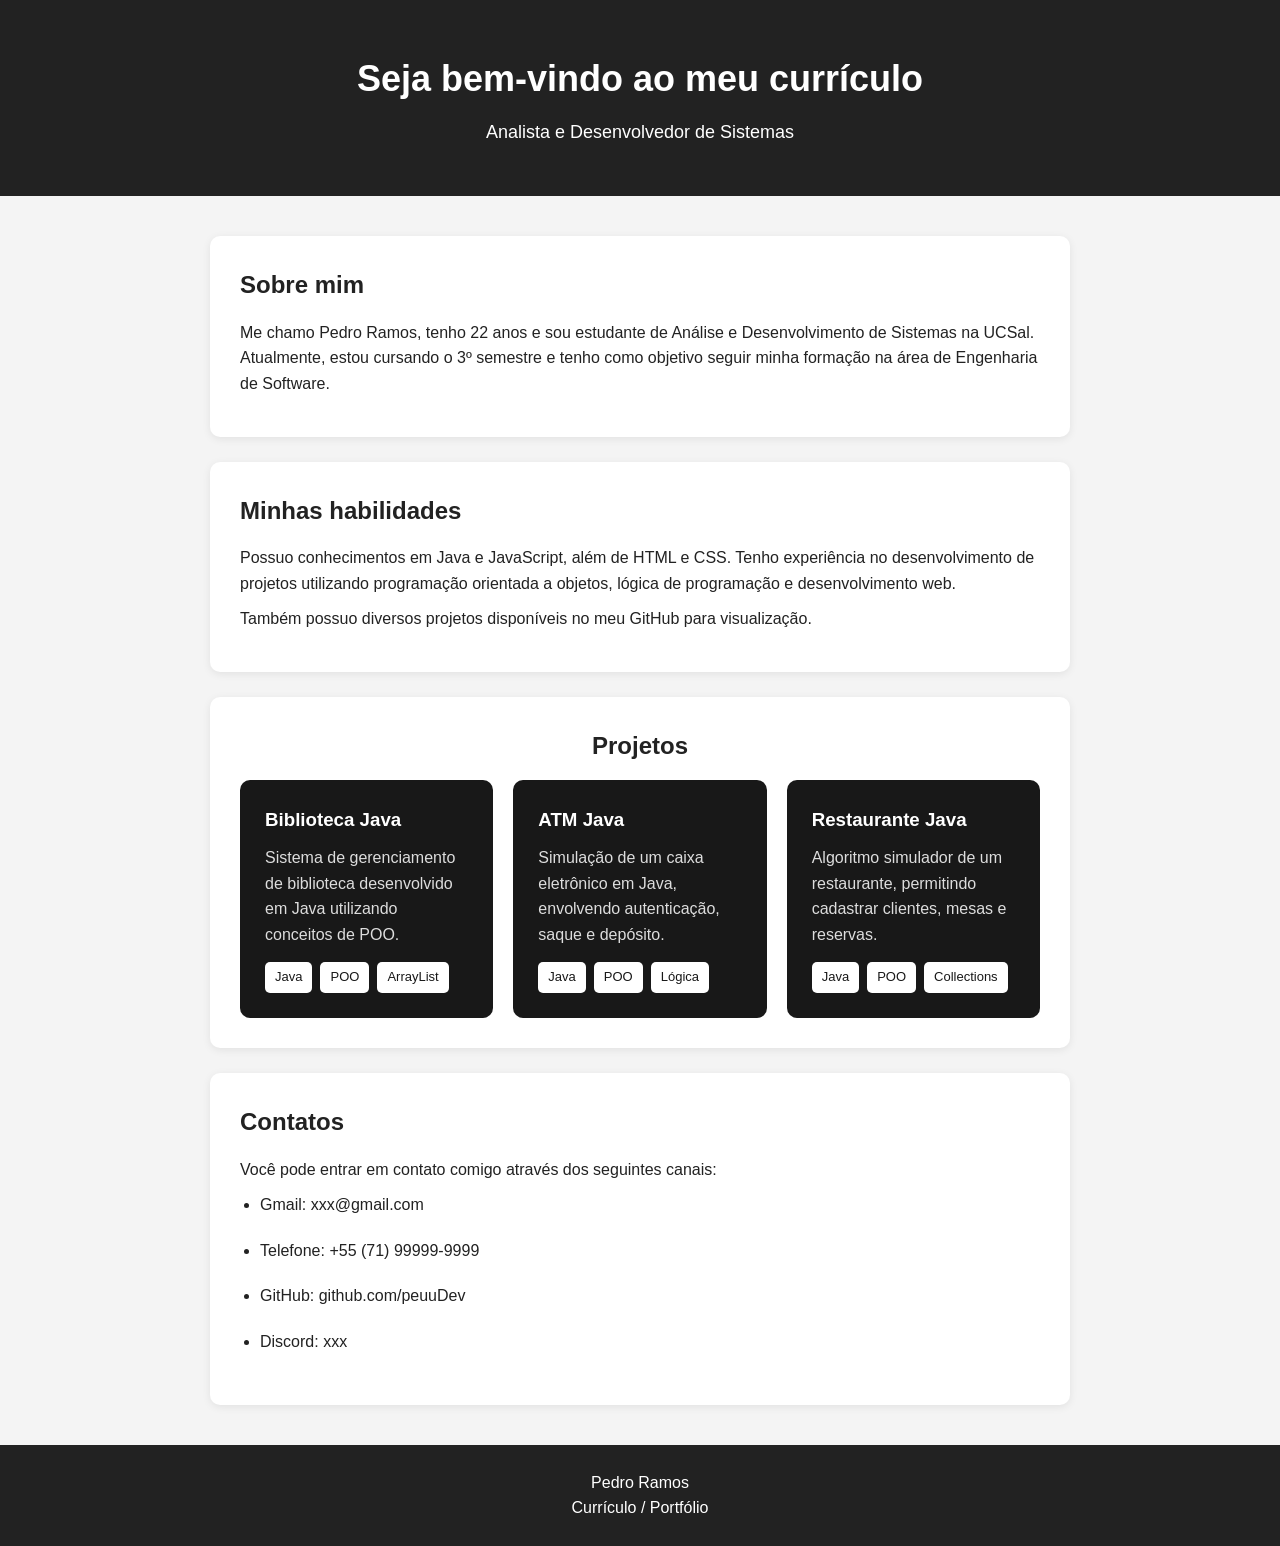
==== index.html @ 42aeb1c9 "meuCurriculo - v1" ====
<!DOCTYPE html>
<html lang="pt-BR">
<head>
    <meta charset="UTF-8">
    <meta name="viewport" content="width=device-width, initial-scale=1.0">

    <link rel="stylesheet" href="style.css">
    <script src="script.js" defer></script>

    <title>Pedro Ramos | Currículo</title>
</head>

<body>

    <header>
        <div>
            <h1>Seja bem-vindo ao meu currículo</h1>
            <p>Analista e Desenvolvedor de Sistemas</p>
        </div>
    </header>

    <main>

        <section>
            <h2>Sobre mim</h2>

            <p>
                Me chamo Pedro Ramos, tenho 22 anos e sou estudante de
                Análise e Desenvolvimento de Sistemas na UCSal. Atualmente,
                estou cursando o 3º semestre e tenho como objetivo seguir
                minha formação na área de Engenharia de Software.
            </p>
        </section>

        <section>
            <h2>Minhas habilidades</h2>

            <p>
                Possuo conhecimentos em Java e JavaScript, além de
                HTML e CSS. Tenho experiência no desenvolvimento de
                projetos utilizando programação orientada a objetos,
                lógica de programação e desenvolvimento web.
            </p>

            <p>
                Também possuo diversos projetos disponíveis no meu
                GitHub para visualização.
            </p>
        </section>

        
        <section class="projetos-card">
            <h2 class="projetos-title">Projetos</h2>
            <div class="projetos">
            
                <a href="https://github.com/peuuDev/bibliotecaJava.git" target="_blank" class="projeto">
                    <h3>Biblioteca Java</h3>
            
                    <p>
                        Sistema de gerenciamento de biblioteca desenvolvido
                        em Java utilizando conceitos de POO.
                    </p>
            
                    <div class="tecnologias">
                        <span>Java</span>
                        <span>POO</span>
                        <span>ArrayList</span>
                    </div>
                </a>
                
                <a href="https://github.com/peuuDev/bancoJava.git" target="_blank" class="projeto">
                    <h3>ATM Java</h3>
                
                    <p>
                        Simulação de um caixa eletrônico em Java,
                        envolvendo autenticação, saque e depósito.
                    </p>
                
                    <div class="tecnologias">
                        <span>Java</span>
                        <span>POO</span>
                        <span>Lógica</span>
                    </div>
                </a>

                <a href="https://github.com/peuuDev/restauranteJava.git" target="_blank" class="projeto">
                    <h3>Restaurante Java</h3>
                
                    <p>
                        Algoritmo simulador de um restaurante,
                        permitindo cadastrar clientes, mesas e reservas.
                    </p>
                
                    <div class="tecnologias">
                        <span>Java</span>
                        <span>POO</span>
                        <span>Collections</span>
                    </div>
                </a>
            </div>
        </section>

        <section>
            <h2>Contatos</h2>

            <p>
                Você pode entrar em contato comigo através dos seguintes canais:
            </p>

            <ul>
                <li>
                    Gmail:
                    <a href="mailto:xxx@gmail.com">
                        xxx@gmail.com
                    </a>
                </li>

                <li>
                    Telefone:
                    <a href="tel:+5571999999999">
                        +55 (71) 99999-9999
                    </a>
                </li>

                <li>
                    GitHub:
                    <a href="https://github.com/peuuDev" target="_blank">
                        github.com/peuuDev
                    </a>
                </li>

                <li>
                    Discord:
                    xxx
                </li>

            </ul>
        </section>

    </main>

    <footer>
        <p>
            Pedro Ramos<br>
            Currículo / Portfólio
        </p>
    </footer>

</body>
</html>
---- style.css ----
/* =========================
   CONFIGURAÇÕES GERAIS
========================= */

* {
    margin: 0;
    padding: 0;
    box-sizing: border-box;
}

body {
    font-family: Arial, sans-serif;
    background-color: #f4f4f4;
    color: #222;
    line-height: 1.6;
}


/* =========================
   CABEÇALHO
========================= */

header {
    background-color: #222;
    color: white;
    text-align: center;
    padding: 50px 20px;
}

header h1 {
    font-size: 36px;
    margin-bottom: 10px;
}

header p {
    font-size: 18px;
}


/* =========================
   CONTEÚDO PRINCIPAL
========================= */

main {
    max-width: 900px;
    margin: 40px auto;
    padding: 0 20px;
}


/* =========================
   SEÇÕES
========================= */

section {
    background-color: white;
    padding: 30px;
    margin-bottom: 25px;
    border-radius: 10px;
    box-shadow: 0 2px 8px rgba(0, 0, 0, 0.08);
}

section h2 {
    margin-bottom: 15px;
    color: #222;
}

section p {
    margin-bottom: 10px;
}


/* =========================
   PROJETOS
========================= */

ul {
    padding-left: 20px;
}

li {
    margin-bottom: 20px;
}

li h3 {
    margin-bottom: 5px;
}


/* =========================
   LINKS
========================= */

a {
    color: #0066cc;
    text-decoration: none;
}

a:hover {
    text-decoration: underline;
}


/* =========================
   RODAPÉ
========================= */

footer {
    background-color: #222;
    color: white;
    text-align: center;
    padding: 25px;
}

li a {
    color: #222;
    text-decoration: none;
}

li a:hover {
    color: #0066cc;
}

.projetos {
    display: flex;
    gap: 20px;
    flex-wrap: wrap;
}

/* =========================
   PROJETOS
========================= */

.projetos-title{
    display: flex;
    justify-content: center;
}

.projetos {
    display: flex;
    gap: 20px;
    flex-wrap: wrap;
}

.projeto {
    flex: 1;
    min-width: 220px;

    background-color: #181818;
    color: #fff;

    padding: 25px;
    border-radius: 10px;

    text-decoration: none;

    transition: 0.3s;
}

.projeto:hover {
    transform: translateY(-8px);
    box-shadow: 0 10px 25px rgba(0, 0, 0, 0.25);
}

.projeto h3 {
    margin-bottom: 10px;
}

.projeto p {
    color: #ddd;
}


/* =========================
   TECNOLOGIAS
========================= */

.tecnologias {
    display: flex;
    gap: 8px;
    flex-wrap: wrap;
    margin-top: 15px;
}

.tecnologias span {
    background-color: white;
    color: #181818;

    padding: 5px 10px;
    border-radius: 5px;
    font-size: 13px;
}
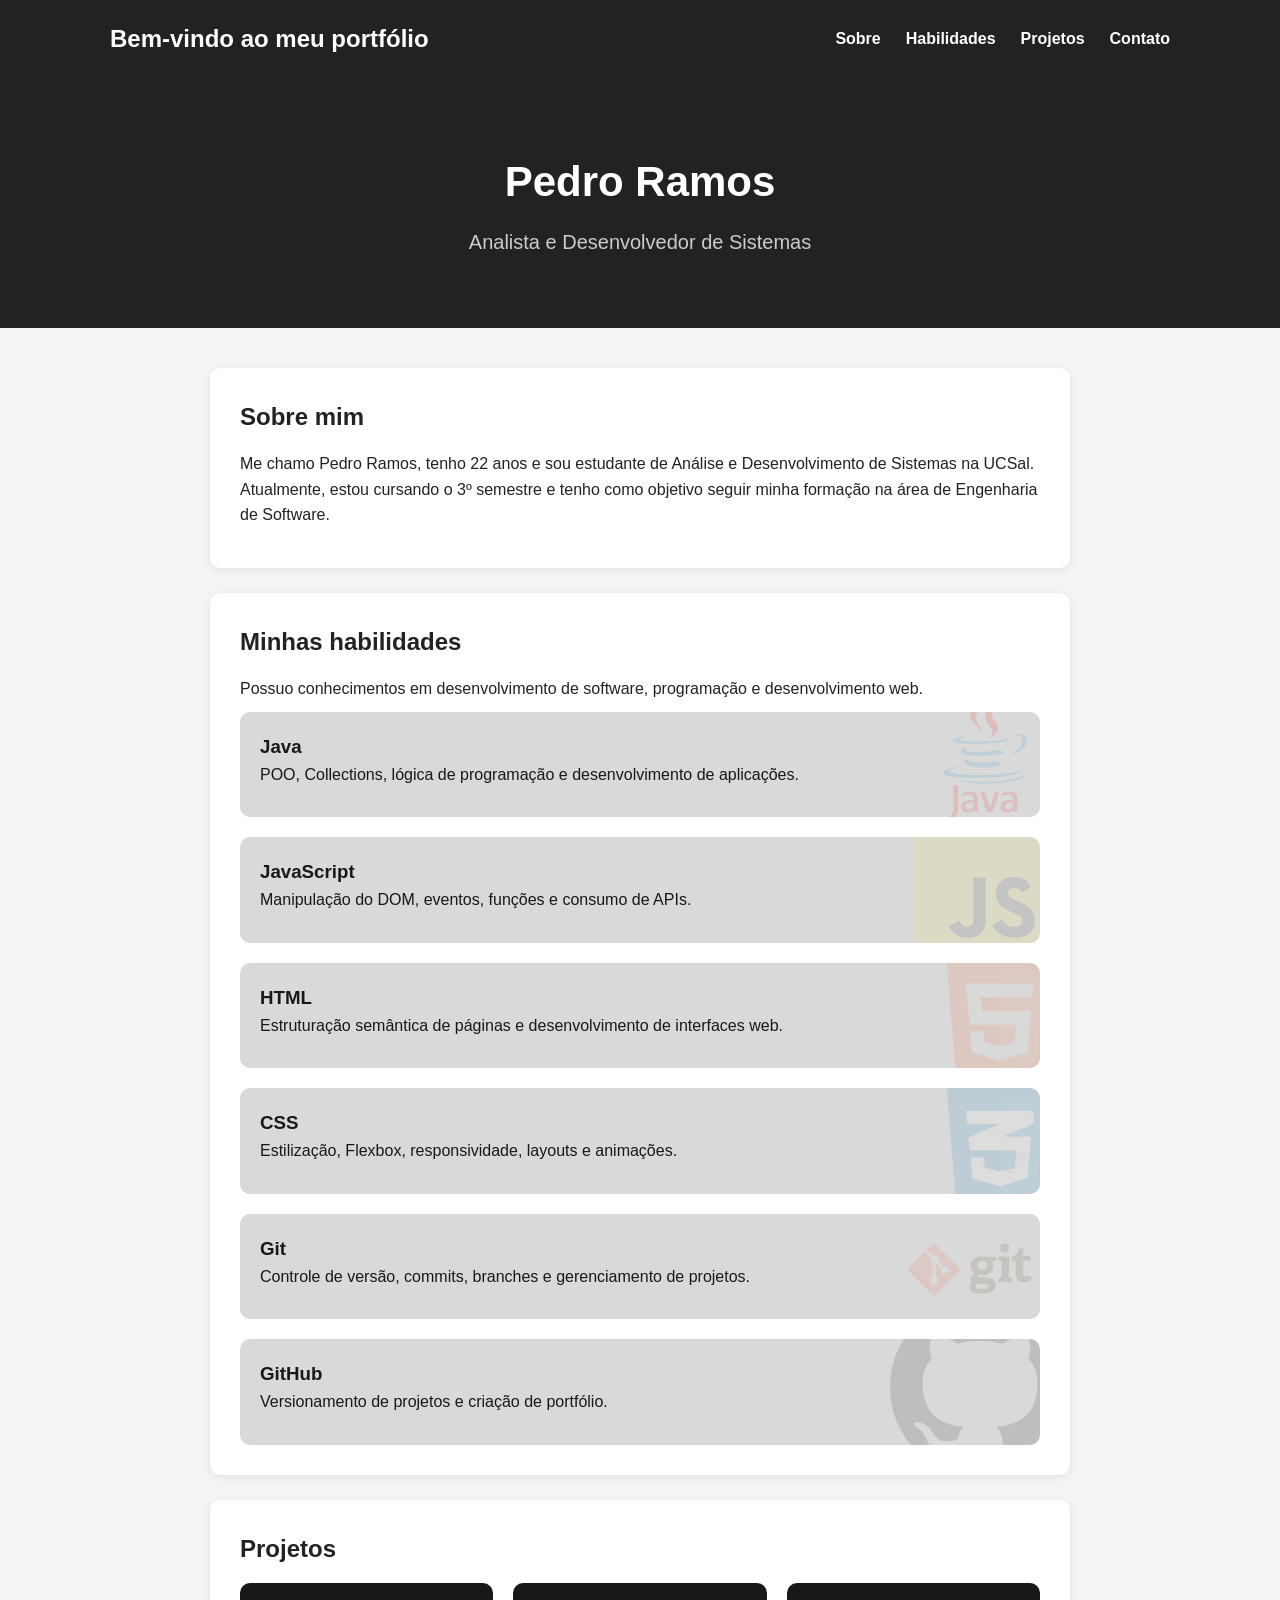
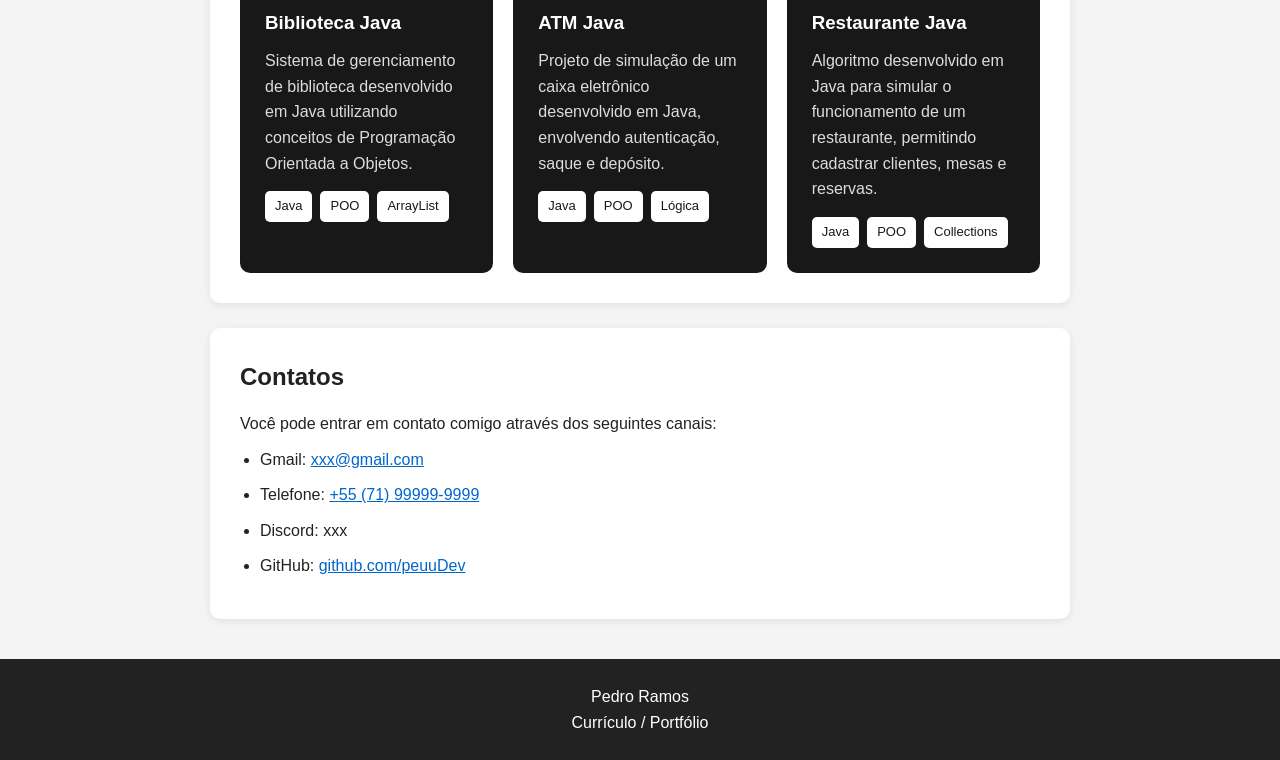
==== commit f38c9298: "meuCurriculo - v2: alterações no conteudo dos cards e estilização" ====
--- a/index.html
+++ b/index.html
@@ -1,5 +1,6 @@
 <!DOCTYPE html>
 <html lang="pt-BR">
+
 <head>
     <meta charset="UTF-8">
     <meta name="viewport" content="width=device-width, initial-scale=1.0">
@@ -7,21 +8,39 @@
     <link rel="stylesheet" href="style.css">
     <script src="script.js" defer></script>
 
-    <title>Pedro Ramos | Currículo</title>
+    <title>Pedro Ramos | Portfólio</title>
 </head>
 
 <body>
 
     <header>
-        <div>
-            <h1>Seja bem-vindo ao meu currículo</h1>
-            <p>Analista e Desenvolvedor de Sistemas</p>
+
+        <nav>
+            <h2>Bem-vindo ao meu portfólio</h2>
+
+            <div class="menu">
+                <a href="#sobre">Sobre</a>
+                <a href="#habilidades">Habilidades</a>
+                <a href="#projetos">Projetos</a>
+                <a href="#contato">Contato</a>
+            </div>
+        </nav>
+
+
+        <div class="apresentacao">
+            <h1>Pedro Ramos</h1>
+
+            <p>
+                Analista e Desenvolvedor de Sistemas
+            </p>
         </div>
+
     </header>
 
     <main>
 
-        <section>
+        <section id="sobre">
+
             <h2>Sobre mim</h2>
 
             <p>
@@ -30,77 +49,144 @@
                 estou cursando o 3º semestre e tenho como objetivo seguir
                 minha formação na área de Engenharia de Software.
             </p>
-        </section>
-
-        <section>
+
+        </section>
+
+        <section id="habilidades">
+        
             <h2>Minhas habilidades</h2>
-
-            <p>
-                Possuo conhecimentos em Java e JavaScript, além de
-                HTML e CSS. Tenho experiência no desenvolvimento de
-                projetos utilizando programação orientada a objetos,
-                lógica de programação e desenvolvimento web.
-            </p>
-
-            <p>
-                Também possuo diversos projetos disponíveis no meu
-                GitHub para visualização.
-            </p>
-        </section>
-
-        
-        <section class="projetos-card">
-            <h2 class="projetos-title">Projetos</h2>
+        
+            <p>
+                Possuo conhecimentos em desenvolvimento de software,
+                programação e desenvolvimento web.
+            </p>
+        
+            <div class="habilidades">
+        
+                <div class="habilidade java">
+                    <h3>Java</h3>
+                    <p>
+                        POO, Collections, lógica de programação e
+                        desenvolvimento de aplicações.
+                    </p>
+                </div>
+        
+                <div class="habilidade javascript">
+                    <h3>JavaScript</h3>
+                    <p>
+                        Manipulação do DOM, eventos, funções e
+                        consumo de APIs.
+                    </p>
+                </div>
+        
+                <div class="habilidade html">
+                    <h3>HTML</h3>
+                    <p>
+                        Estruturação semântica de páginas e
+                        desenvolvimento de interfaces web.
+                    </p>
+                </div>
+        
+                <div class="habilidade css">
+                    <h3>CSS</h3>
+                    <p>
+                        Estilização, Flexbox, responsividade,
+                        layouts e animações.
+                    </p>
+                </div>
+        
+                <div class="habilidade git">
+                    <h3>Git</h3>
+                    <p>
+                        Controle de versão, commits, branches
+                        e gerenciamento de projetos.
+                    </p>
+                </div>
+        
+                <div class="habilidade github">
+                    <h3>GitHub</h3>
+                    <p>
+                        Versionamento de projetos e criação
+                        de portfólio.
+                    </p>
+                </div>
+        
+            </div>
+        
+        </section>
+
+        <section id="projetos">
+
+            <h2>Projetos</h2>
+
             <div class="projetos">
-            
-                <a href="https://github.com/peuuDev/bibliotecaJava.git" target="_blank" class="projeto">
+
+                <a href="https://github.com/peuuDev/bibliotecaJava.git"
+                   target="_blank"
+                   class="projeto">
+
                     <h3>Biblioteca Java</h3>
-            
+
                     <p>
                         Sistema de gerenciamento de biblioteca desenvolvido
-                        em Java utilizando conceitos de POO.
-                    </p>
-            
+                        em Java utilizando conceitos de Programação Orientada
+                        a Objetos.
+                    </p>
+
                     <div class="tecnologias">
                         <span>Java</span>
                         <span>POO</span>
                         <span>ArrayList</span>
                     </div>
+
                 </a>
-                
-                <a href="https://github.com/peuuDev/bancoJava.git" target="_blank" class="projeto">
+
+                <a href="https://github.com/peuuDev/bancoJava.git"
+                   target="_blank"
+                   class="projeto">
+
                     <h3>ATM Java</h3>
-                
-                    <p>
-                        Simulação de um caixa eletrônico em Java,
-                        envolvendo autenticação, saque e depósito.
-                    </p>
-                
+
+                    <p>
+                        Projeto de simulação de um caixa eletrônico
+                        desenvolvido em Java, envolvendo autenticação,
+                        saque e depósito.
+                    </p>
+
                     <div class="tecnologias">
                         <span>Java</span>
                         <span>POO</span>
                         <span>Lógica</span>
                     </div>
+
                 </a>
 
-                <a href="https://github.com/peuuDev/restauranteJava.git" target="_blank" class="projeto">
+                <a href="https://github.com/peuuDev/restauranteJava.git"
+                   target="_blank"
+                   class="projeto">
+
                     <h3>Restaurante Java</h3>
-                
-                    <p>
-                        Algoritmo simulador de um restaurante,
-                        permitindo cadastrar clientes, mesas e reservas.
-                    </p>
-                
+
+                    <p>
+                        Algoritmo desenvolvido em Java para simular o
+                        funcionamento de um restaurante, permitindo
+                        cadastrar clientes, mesas e reservas.
+                    </p>
+
                     <div class="tecnologias">
                         <span>Java</span>
                         <span>POO</span>
                         <span>Collections</span>
                     </div>
+
                 </a>
+
             </div>
-        </section>
-
-        <section>
+
+        </section>
+
+        <section id="contato">
+
             <h2>Contatos</h2>
 
             <p>
@@ -108,6 +194,7 @@
             </p>
 
             <ul>
+
                 <li>
                     Gmail:
                     <a href="mailto:xxx@gmail.com">
@@ -123,28 +210,33 @@
                 </li>
 
                 <li>
+                    Discord:
+                    xxx
+                </li>
+
+                <li>
                     GitHub:
-                    <a href="https://github.com/peuuDev" target="_blank">
+                    <a href="https://github.com/peuuDev"
+                       target="_blank">
                         github.com/peuuDev
                     </a>
                 </li>
 
-                <li>
-                    Discord:
-                    xxx
-                </li>
-
             </ul>
+
         </section>
 
     </main>
 
     <footer>
+
         <p>
             Pedro Ramos<br>
             Currículo / Portfólio
         </p>
+
     </footer>
 
 </body>
-</html>
+
+</html>
--- a/style.css
+++ b/style.css
@@ -6,6 +6,10 @@
     margin: 0;
     padding: 0;
     box-sizing: border-box;
+}
+
+html {
+    scroll-behavior: smooth;
 }
 
 body {
@@ -23,17 +27,66 @@
 header {
     background-color: #222;
     color: white;
+}
+
+
+/* =========================
+   MENU
+========================= */
+
+nav {
+    max-width: 1100px;
+    margin: 0 auto;
+
+    display: flex;
+    justify-content: space-between;
+    align-items: center;
+
+    padding: 20px;
+}
+
+nav h2 {
+    font-size: 24px;
+}
+
+
+/* =========================
+   LINKS DO MENU
+========================= */
+
+.menu {
+    display: flex;
+    gap: 25px;
+}
+
+.menu a {
+    color: white;
+    text-decoration: none;
+    font-weight: bold;
+}
+
+.menu a:hover {
+    color: #aaa;
+}
+
+
+/* =========================
+   APRESENTAÇÃO
+========================= */
+
+.apresentacao {
     text-align: center;
-    padding: 50px 20px;
-}
-
-header h1 {
-    font-size: 36px;
+    padding: 70px 20px;
+}
+
+.apresentacao h1 {
+    font-size: 42px;
     margin-bottom: 10px;
 }
 
-header p {
-    font-size: 18px;
+.apresentacao p {
+    font-size: 20px;
+    color: #ccc;
 }
 
 
@@ -54,15 +107,17 @@
 
 section {
     background-color: white;
+
     padding: 30px;
     margin-bottom: 25px;
+
     border-radius: 10px;
+
     box-shadow: 0 2px 8px rgba(0, 0, 0, 0.08);
 }
 
 section h2 {
     margin-bottom: 15px;
-    color: #222;
 }
 
 section p {
@@ -73,53 +128,6 @@
 /* =========================
    PROJETOS
 ========================= */
-
-ul {
-    padding-left: 20px;
-}
-
-li {
-    margin-bottom: 20px;
-}
-
-li h3 {
-    margin-bottom: 5px;
-}
-
-
-/* =========================
-   LINKS
-========================= */
-
-a {
-    color: #0066cc;
-    text-decoration: none;
-}
-
-a:hover {
-    text-decoration: underline;
-}
-
-
-/* =========================
-   RODAPÉ
-========================= */
-
-footer {
-    background-color: #222;
-    color: white;
-    text-align: center;
-    padding: 25px;
-}
-
-li a {
-    color: #222;
-    text-decoration: none;
-}
-
-li a:hover {
-    color: #0066cc;
-}
 
 .projetos {
     display: flex;
@@ -127,68 +135,271 @@
     flex-wrap: wrap;
 }
 
-/* =========================
-   PROJETOS
-========================= */
-
-.projetos-title{
-    display: flex;
-    justify-content: center;
-}
-
-.projetos {
-    display: flex;
-    gap: 20px;
-    flex-wrap: wrap;
-}
+
+/* =========================
+   CARD DO PROJETO
+========================= */
 
 .projeto {
     flex: 1;
     min-width: 220px;
 
     background-color: #181818;
-    color: #fff;
+    color: white;
 
     padding: 25px;
+
     border-radius: 10px;
 
     text-decoration: none;
 
     transition: 0.3s;
 }
+
+
+/* =========================
+   EFEITO AO PASSAR O MOUSE
+========================= */
 
 .projeto:hover {
     transform: translateY(-8px);
-    box-shadow: 0 10px 25px rgba(0, 0, 0, 0.25);
-}
+
+    box-shadow:
+        0 10px 25px rgba(0, 0, 0, 0.25);
+}
+
 
 .projeto h3 {
     margin-bottom: 10px;
 }
 
+
 .projeto p {
     color: #ddd;
 }
 
 
 /* =========================
-   TECNOLOGIAS
+   TECNOLOGIAS DOS PROJETOS
 ========================= */
 
 .tecnologias {
     display: flex;
+
     gap: 8px;
+
     flex-wrap: wrap;
+
     margin-top: 15px;
 }
+
 
 .tecnologias span {
     background-color: white;
     color: #181818;
 
     padding: 5px 10px;
+
     border-radius: 5px;
+
     font-size: 13px;
 }
 
-    +
+/* =========================
+   LISTAS
+========================= */
+
+ul {
+    padding-left: 20px;
+}
+
+li {
+    margin-bottom: 10px;
+}
+
+
+/* =========================
+   LINKS
+========================= */
+
+a {
+    color: #0066cc;
+}
+
+.menu a,
+.projeto {
+    text-decoration: none;
+}
+
+
+/* =========================
+   RODAPÉ
+========================= */
+
+footer {
+    background-color: #222;
+
+    color: white;
+
+    text-align: center;
+
+    padding: 25px;
+}
+
+/* =========================
+   HABILIDADES
+========================= */
+
+.habilidades {
+    display: flex;
+
+    gap: 20px;
+
+    flex-wrap: wrap;
+
+}
+
+.habilidade {
+    flex: 1;
+
+    min-width: 400px;
+
+    background-color: rgb(217, 217, 217);
+
+    color: #181818;
+
+    padding: 20px;
+
+    border-radius: 10px;
+
+    transition: 0.3s;
+
+    position: relative;
+
+    overflow: hidden;
+}
+
+.habilidade:hover {
+    transform: translateY(-5px);
+
+    box-shadow:
+        0 8px 20px rgba(0, 0, 0, 0.25);
+}
+
+.habilidade::before {
+    content: "";
+
+    position: absolute;
+
+    width: 180px;
+    height: 180px;
+
+    right: -30px;
+    bottom: -30px;
+
+    background-size: contain;
+    background-repeat: no-repeat;
+    background-position: center;
+
+    opacity: 0.12;
+
+    z-index: 0;
+
+    transition: 0.3s;
+}
+
+.habilidade.java::before {
+    width: 170px;
+    height: 200px;
+    transform: translateY(-5px);
+    background-image: url("img/java.png");
+}
+
+.habilidade.javascript::before {
+    width: 500px;
+    left: 490px;
+    background-image: url("img/js.png");
+}
+
+.habilidade.html::before {
+    width: 300px;
+    top: -30px;
+    left: 610px;
+    background-image: url("img/html.png");
+}
+
+.habilidade.css::before {
+    width: 300px;
+    top: -30px;
+    left: 610px;
+    background-image: url("img/css.png");
+}
+
+.habilidade.git::before {
+    height: 160px;
+    right: -20px;
+    background-image: url("img/git.png");
+}
+
+.habilidade.github::before {
+    background-image: url("img/github.png");
+}
+
+.habilidade h3,
+.habilidade p {
+    position: relative;
+    z-index: 1;
+}
+
+.habilidade:hover::before {
+    opacity: 0.18;
+    transform: rotate(-20deg) scale(1.1);
+}
+
+/* =========================
+   RESPONSIVIDADE
+========================= */
+
+@media (max-width: 600px) {
+
+    nav {
+        flex-direction: column;
+        gap: 20px;
+    }
+
+
+    .menu {
+        gap: 15px;
+
+        flex-wrap: wrap;
+
+        justify-content: center;
+    }
+
+
+    .apresentacao h1 {
+        font-size: 30px;
+    }
+
+
+    .apresentacao p {
+        font-size: 17px;
+    }
+
+
+    main {
+        margin: 20px auto;
+    }
+
+
+    section {
+        padding: 20px;
+    }
+
+
+    .projetos {
+        flex-direction: column;
+    }
+
+}
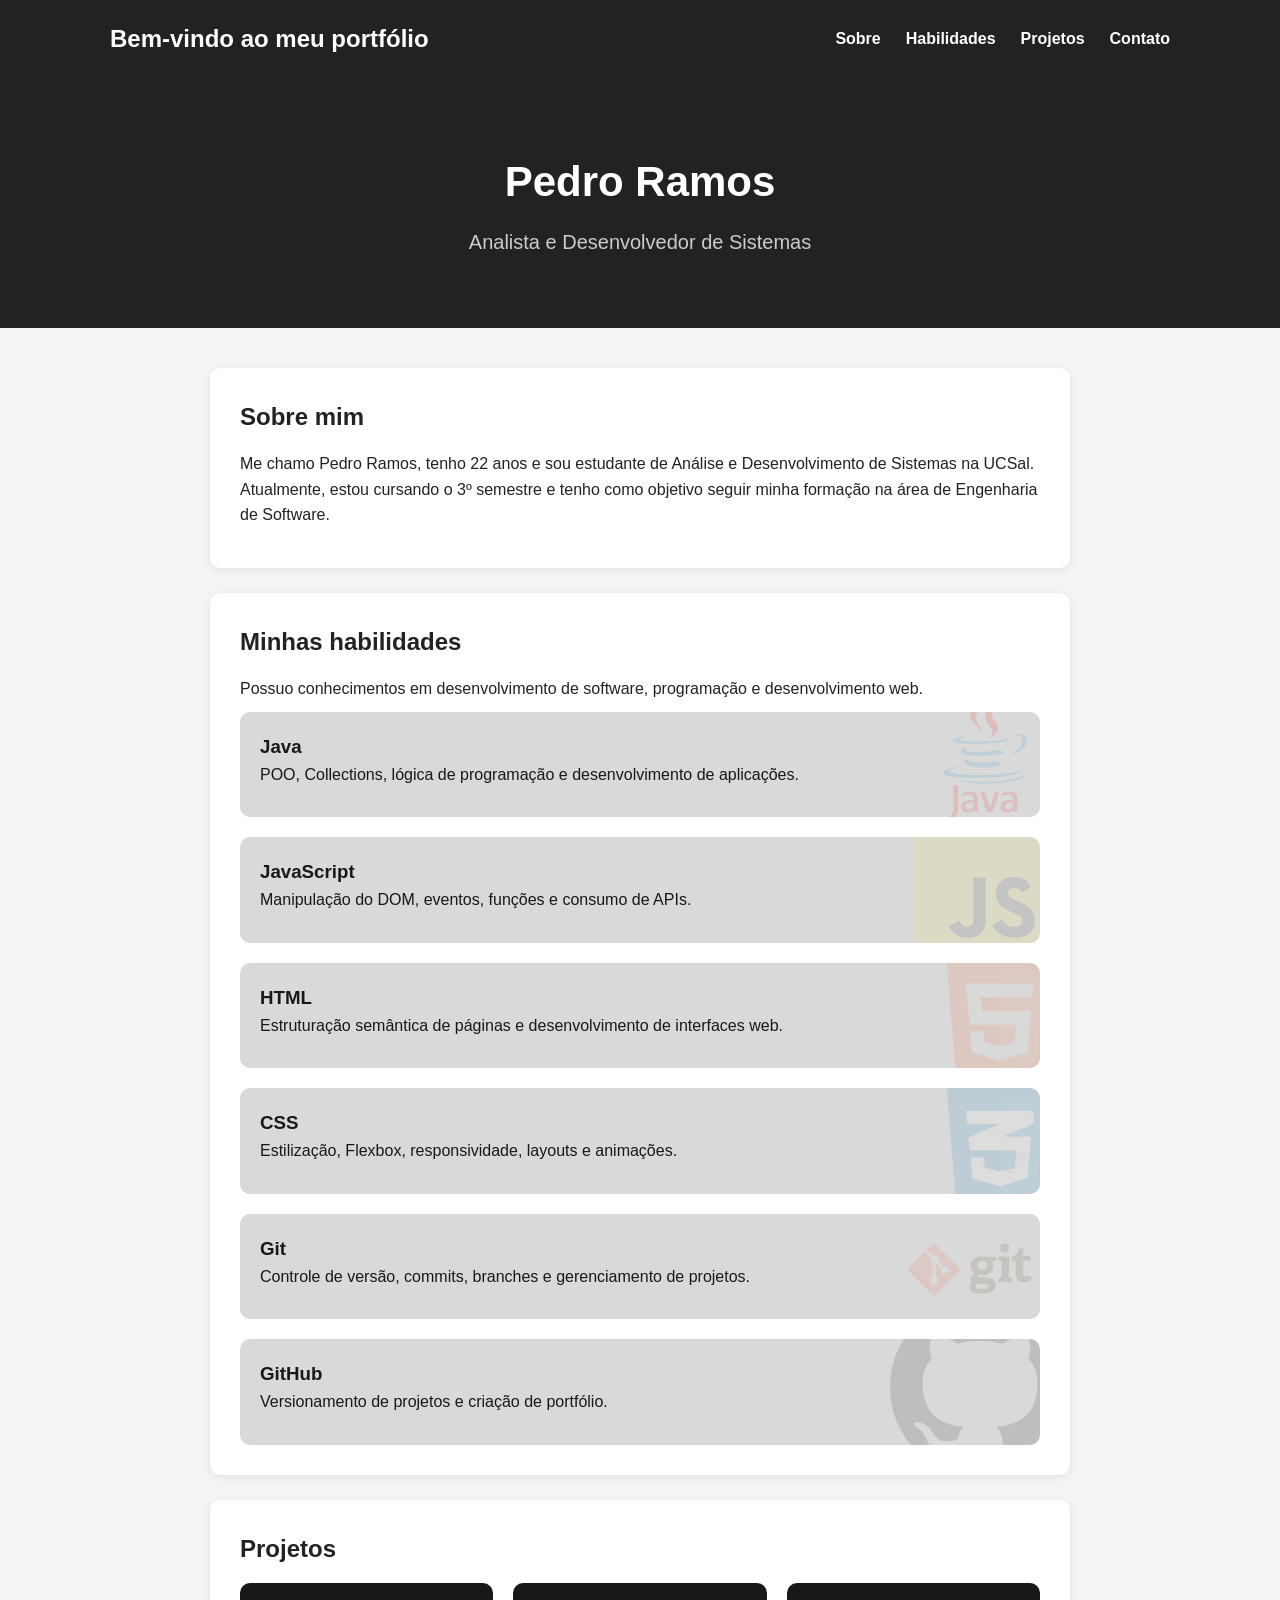
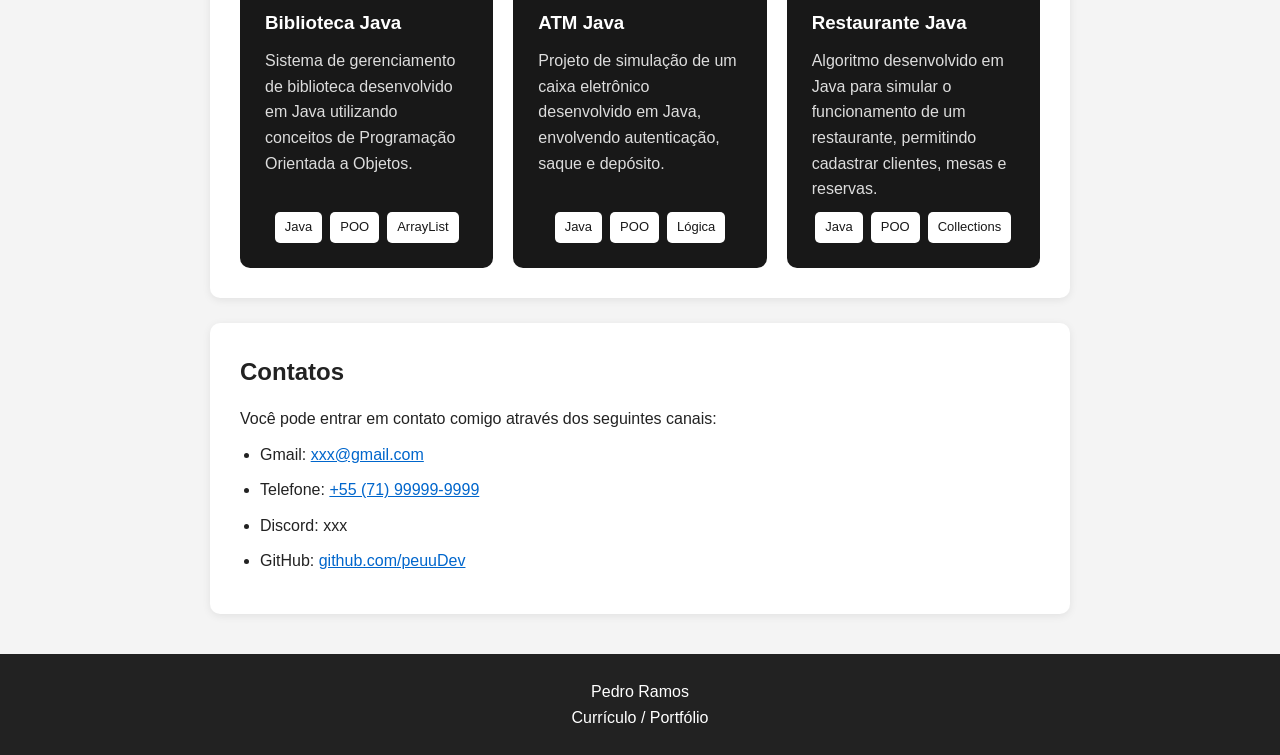
==== commit 35c15143: "meuCurriculo v3 - melhoria nas estilizações do card e novo botao implementado com JavaScript" ====
--- a/index.html
+++ b/index.html
@@ -10,7 +10,7 @@
 
     <title>Pedro Ramos | Portfólio</title>
 </head>
-
+<button id="btnTopo"></button>
 <body>
 
     <header>
--- a/style.css
+++ b/style.css
@@ -154,6 +154,10 @@
     text-decoration: none;
 
     transition: 0.3s;
+
+    display: flex;
+
+    flex-direction: column;
 }
 
 
@@ -188,21 +192,32 @@
 
     gap: 8px;
 
-    flex-wrap: wrap;
-
-    margin-top: 15px;
+    margin-top: auto;
+    justify-content: center;
 }
 
 
 .tecnologias span {
     background-color: white;
     color: #181818;
-
+    
     padding: 5px 10px;
-
+    
     border-radius: 5px;
 
     font-size: 13px;
+    
+    white-space: nowrap;
+
+    transition: 0.25s;
+}
+
+.tecnologias span:hover{
+
+    transform: translateY(-2px);
+
+    box-shadow:
+    0 2px 18px rgb(248, 246, 246);
 }
 
 
@@ -356,6 +371,46 @@
     opacity: 0.18;
     transform: rotate(-20deg) scale(1.1);
 }
+/* =========================
+    BOTAO TOPO
+========================= */
+
+#btnTopo{
+    position: fixed;
+
+    bottom: 25px;
+    right: 25px;
+
+    width: 45px;
+    height: 45px;
+
+    border: none;
+    border-radius: 50%;
+
+    background-color: #181818;
+    color: white;
+    
+    font-size: 20px;
+
+    cursor: pointer;
+
+    opacity: 0;
+    visibility: hidden;
+
+    transition: 0.3s;
+}
+
+#btnTopo:hover{
+    transform: translateY(-3px);
+
+    box-shadow: 
+    0 5px 15px rgba(0, 0, 0, 0.3);
+}
+
+#btnTopo.visivel{
+    opacity: 1;
+    visibility: visible;
+}
 
 /* =========================
    RESPONSIVIDADE
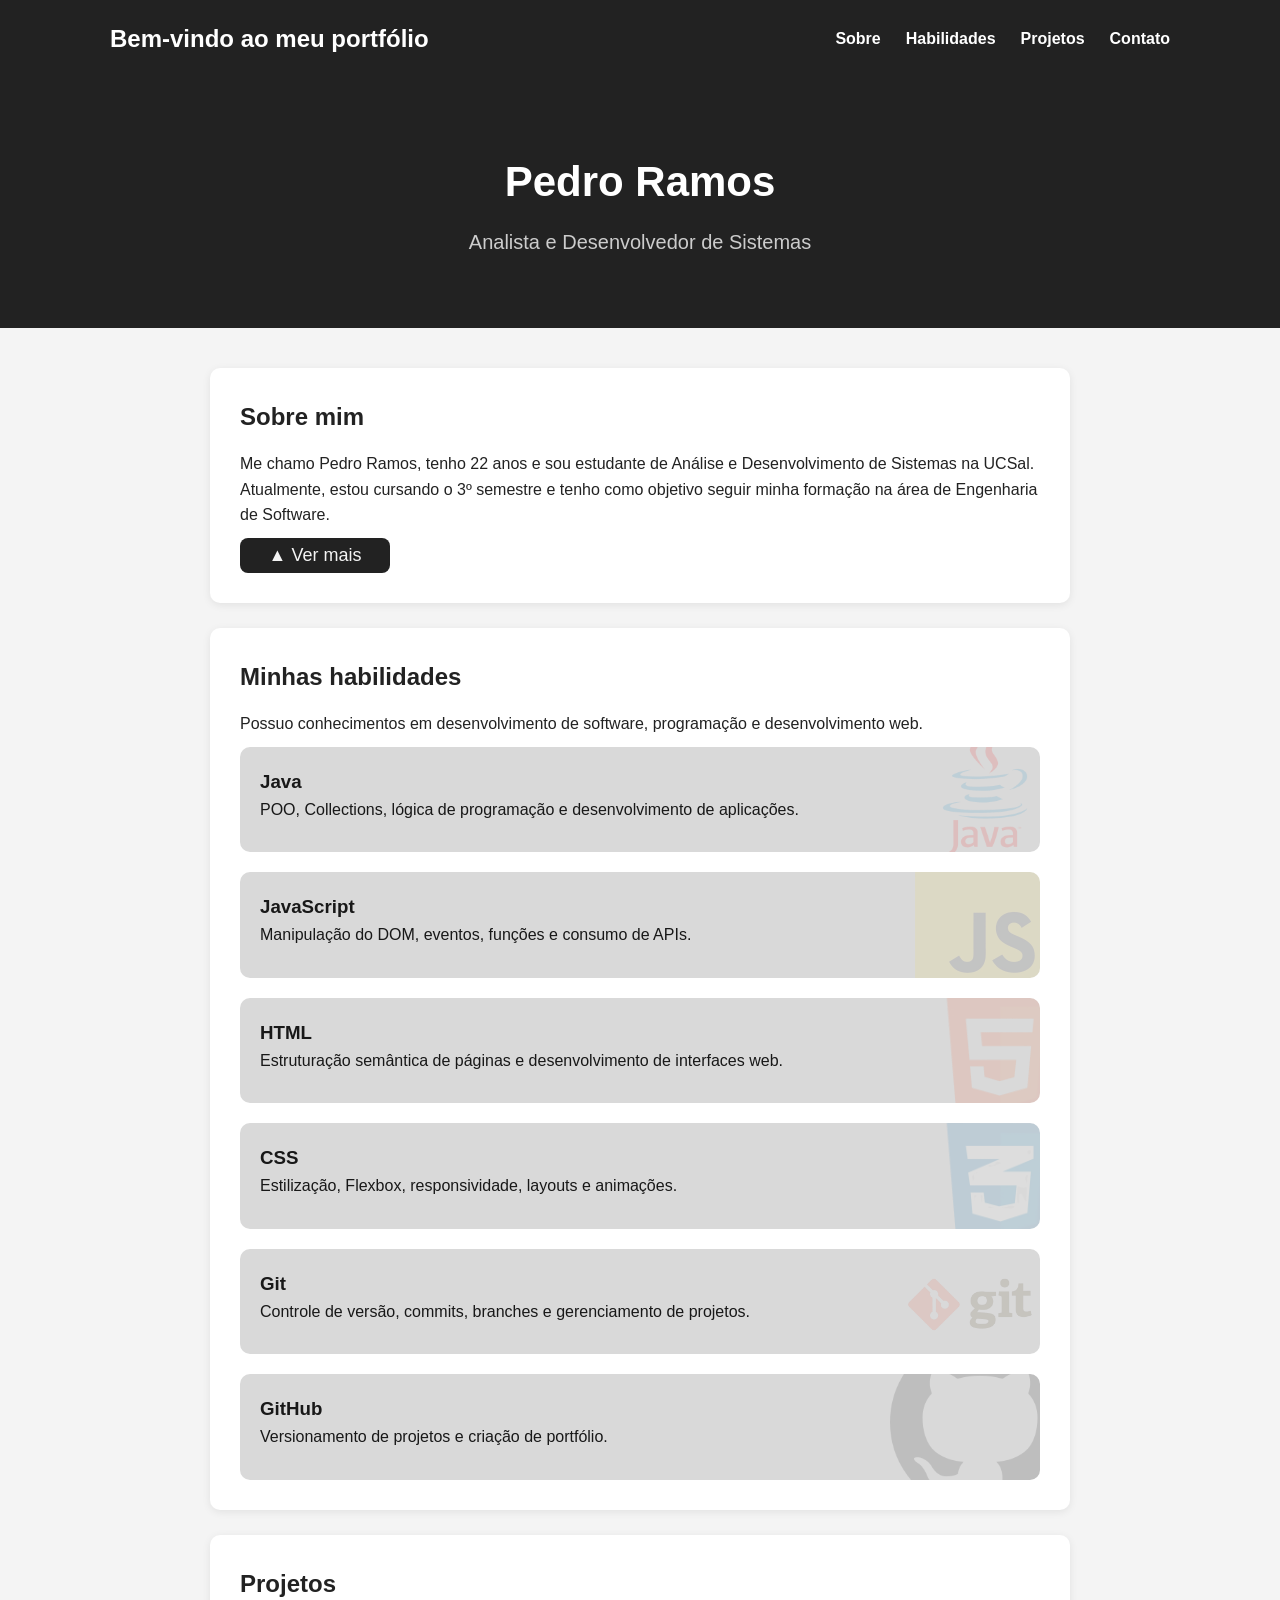
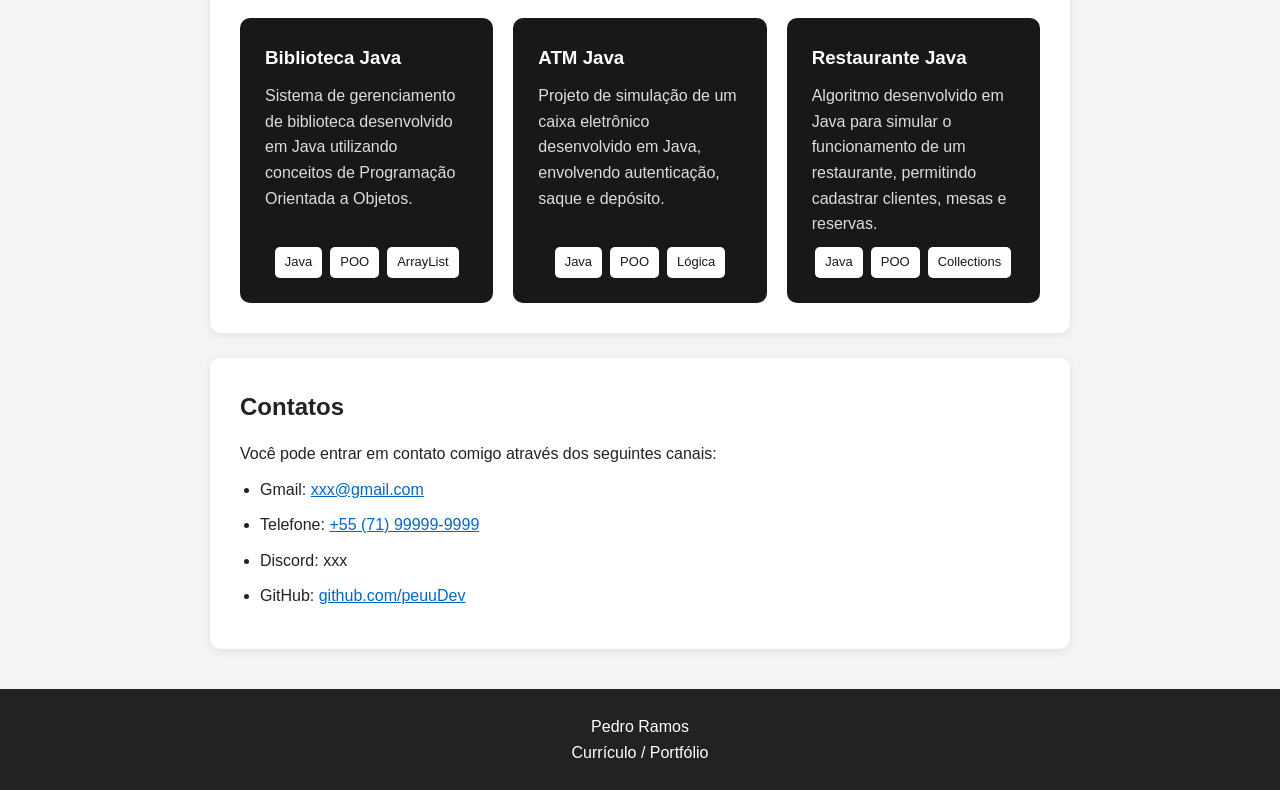
==== commit 3b554143: "meuCurriculo v4 - adição do botão Ver mais e suas manipulaçoes de estado" ====
--- a/index.html
+++ b/index.html
@@ -49,6 +49,7 @@
                 estou cursando o 3º semestre e tenho como objetivo seguir
                 minha formação na área de Engenharia de Software.
             </p>
+            <button id="btnSobre">Ver mais</button>
 
         </section>
 
--- a/style.css
+++ b/style.css
@@ -88,7 +88,48 @@
     font-size: 20px;
     color: #ccc;
 }
-
+/* =========================
+    SOBRE
+========================= */
+
+#btnSobre{
+    font-size: 18px;
+    background-color: #222;
+    color: #f4f4f4;
+    border-radius: 8px;
+    cursor: pointer;
+    width: 150px;
+    height: 35px;
+    font-family: inherit;
+    transition: 0.15s;
+    border: none;
+}
+
+#btnSobre:hover{
+    transform: translateX(5px);
+    
+    box-shadow: 
+    0 5px 15px rgba(0, 0, 0, 0.3);
+
+}
+
+#btnSobre::before {
+    content: "▲";
+    display: inline-block;
+    margin-right: 5px;
+
+    transform: rotate(0deg);
+
+    transition: 0.3s;
+}
+
+#btnSobre.estado2::before {
+    transform: rotate(90deg);
+}
+
+#btnSobre.estado3::before {
+    transform: rotate(180deg);
+}
 
 /* =========================
    CONTEÚDO PRINCIPAL
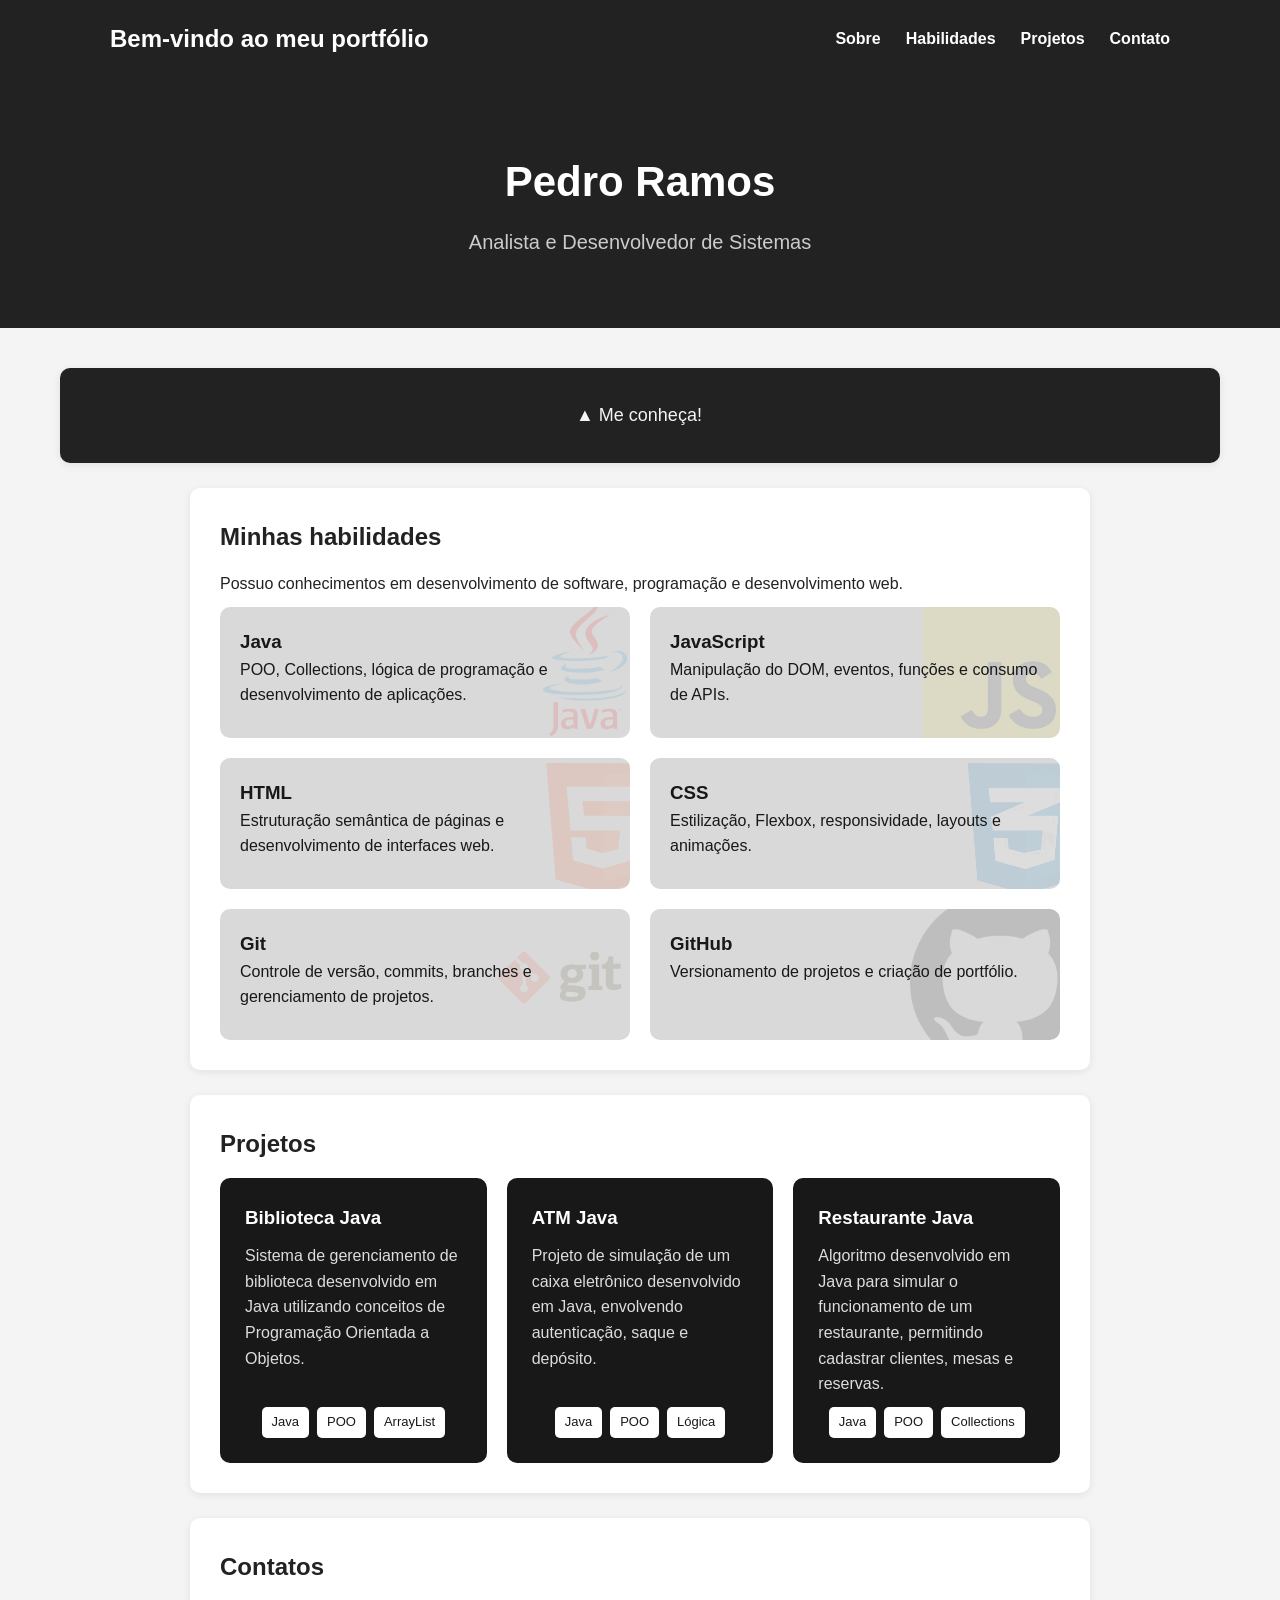
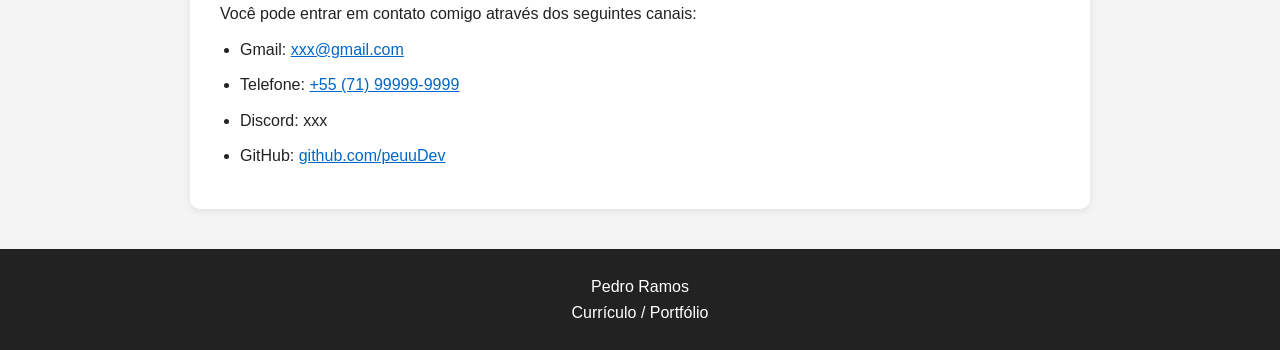
==== commit 6d9db9b2: "meuCurriculo v5 - alteração no design e seção sobre mim implementada(inacabada)" ====
--- a/index.html
+++ b/index.html
@@ -11,6 +11,7 @@
     <title>Pedro Ramos | Portfólio</title>
 </head>
 <button id="btnTopo"></button>
+
 <body>
 
     <header>
@@ -41,29 +42,47 @@
 
         <section id="sobre">
 
-            <h2>Sobre mim</h2>
-
-            <p>
-                Me chamo Pedro Ramos, tenho 22 anos e sou estudante de
-                Análise e Desenvolvimento de Sistemas na UCSal. Atualmente,
-                estou cursando o 3º semestre e tenho como objetivo seguir
-                minha formação na área de Engenharia de Software.
-            </p>
-            <button id="btnSobre">Ver mais</button>
-
+            <button id="btnSobre">Me conheça!</button>
+
+            <div id="cardSobre">
+                <div class="fotoSobre">
+                    <img src="img/peu.jpeg" alt="Foto de Pedro Ramos">
+                </div>
+
+                <div class="infoSobre">
+                    <h2>Quem sou eu?</h2>
+
+                    <p>
+                        Me chamo Pedro Ramos, tenho 22 anos e sou estudante de
+                        Análise e Desenvolvimento de Sistemas na UCSal.
+                    </p>
+
+                    <p>
+                        Atualmente estou cursando o 3º semestre e tenho como objetivo
+                        seguir minha formação na área de Engenharia de Software.
+                    </p>
+
+                    <p>
+                        Tenho conhecimentos em Java, JavaScript, HTML, CSS, Git e GitHub,
+                        além de estar constantemente desenvolvendo novos projetos para
+                        aprimorar minhas habilidades.
+                    </p>
+
+                </div>
+            </div>
         </section>
 
         <section id="habilidades">
-        
+
             <h2>Minhas habilidades</h2>
-        
+
             <p>
                 Possuo conhecimentos em desenvolvimento de software,
                 programação e desenvolvimento web.
             </p>
-        
+
             <div class="habilidades">
-        
+
                 <div class="habilidade java">
                     <h3>Java</h3>
                     <p>
@@ -71,7 +90,7 @@
                         desenvolvimento de aplicações.
                     </p>
                 </div>
-        
+
                 <div class="habilidade javascript">
                     <h3>JavaScript</h3>
                     <p>
@@ -79,7 +98,7 @@
                         consumo de APIs.
                     </p>
                 </div>
-        
+
                 <div class="habilidade html">
                     <h3>HTML</h3>
                     <p>
@@ -87,7 +106,7 @@
                         desenvolvimento de interfaces web.
                     </p>
                 </div>
-        
+
                 <div class="habilidade css">
                     <h3>CSS</h3>
                     <p>
@@ -95,7 +114,7 @@
                         layouts e animações.
                     </p>
                 </div>
-        
+
                 <div class="habilidade git">
                     <h3>Git</h3>
                     <p>
@@ -103,7 +122,7 @@
                         e gerenciamento de projetos.
                     </p>
                 </div>
-        
+
                 <div class="habilidade github">
                     <h3>GitHub</h3>
                     <p>
@@ -111,9 +130,9 @@
                         de portfólio.
                     </p>
                 </div>
-        
-            </div>
-        
+
+            </div>
+
         </section>
 
         <section id="projetos">
@@ -122,9 +141,7 @@
 
             <div class="projetos">
 
-                <a href="https://github.com/peuuDev/bibliotecaJava.git"
-                   target="_blank"
-                   class="projeto">
+                <a href="https://github.com/peuuDev/bibliotecaJava.git" target="_blank" class="projeto">
 
                     <h3>Biblioteca Java</h3>
 
@@ -142,9 +159,7 @@
 
                 </a>
 
-                <a href="https://github.com/peuuDev/bancoJava.git"
-                   target="_blank"
-                   class="projeto">
+                <a href="https://github.com/peuuDev/bancoJava.git" target="_blank" class="projeto">
 
                     <h3>ATM Java</h3>
 
@@ -162,9 +177,7 @@
 
                 </a>
 
-                <a href="https://github.com/peuuDev/restauranteJava.git"
-                   target="_blank"
-                   class="projeto">
+                <a href="https://github.com/peuuDev/restauranteJava.git" target="_blank" class="projeto">
 
                     <h3>Restaurante Java</h3>
 
@@ -217,8 +230,7 @@
 
                 <li>
                     GitHub:
-                    <a href="https://github.com/peuuDev"
-                       target="_blank">
+                    <a href="https://github.com/peuuDev" target="_blank">
                         github.com/peuuDev
                     </a>
                 </li>
--- a/style.css
+++ b/style.css
@@ -89,27 +89,106 @@
     color: #ccc;
 }
 /* =========================
-    SOBRE
-========================= */
+SOBRE
+========================= */
+
+#sobre {
+
+    display: flex;
+    flex-direction: column;
+    align-items: center;
+
+    background-color: #222;
+
+    overflow: visible;
+}
+
+#cardSobre {
+    width: 900px;
+
+    max-height: 0;
+    opacity: 0;
+
+    overflow: hidden;
+
+    display: flex;
+    gap: 30px;
+
+    background-color: #f4f4f4;
+    color: #222;
+
+    border-radius: 10px;
+
+    transition:
+        width 0.5s ease,
+        max-height 0.5s ease,
+        opacity 0.3s ease;
+}
+
+#cardSobre.aberto {
+    width: 1200px;
+
+    max-height: 500px;
+    opacity: 1;
+
+    padding: 30px;
+}
+
+.fotoSobre {
+    flex: 0 0 200px;
+    width: 200px;
+    height: 340px;
+
+    overflow: hidden;
+    border-radius: 10px;
+}
+
+.fotoSobre img {
+    width: 200px;
+    height: 340px;
+
+    object-fit: cover;
+
+    border-radius: 10px;
+    transition: transform 0.3s ease;
+    transform: scale(1.5);
+}
+
+.infoSobre {
+    flex: 1;
+}
+
+.infoSobre h2 {
+    margin-bottom: 15px;
+}
+
+.infoSobre p {
+    margin-bottom: 12px;
+}
 
 #btnSobre{
+    justify-content: center;
     font-size: 18px;
     background-color: #222;
     color: #f4f4f4;
     border-radius: 8px;
     cursor: pointer;
-    width: 150px;
+    width: 140px;
     height: 35px;
+    /* margin-bottom: 10px;
+    margin-top: -10px; */
     font-family: inherit;
     transition: 0.15s;
     border: none;
+    text-align: justify;
+    box-shadow: rgb(255, 215, 0);
 }
 
 #btnSobre:hover{
-    transform: translateX(5px);
+    transform: translateY(-3px);
     
     box-shadow: 
-    0 5px 15px rgba(0, 0, 0, 0.3);
+    0 1px 25px rgb(255, 255, 255);
 
 }
 
@@ -117,7 +196,7 @@
     content: "▲";
     display: inline-block;
     margin-right: 5px;
-
+    margin-left: 6px;
     transform: rotate(0deg);
 
     transition: 0.3s;
@@ -129,14 +208,16 @@
 
 #btnSobre.estado3::before {
     transform: rotate(180deg);
-}
+    
+}
+
 
 /* =========================
    CONTEÚDO PRINCIPAL
 ========================= */
 
 main {
-    max-width: 900px;
+    max-width: 1200px;
     margin: 40px auto;
     padding: 0 20px;
 }
@@ -367,33 +448,35 @@
 
 .habilidade.java::before {
     width: 170px;
-    height: 200px;
+    height: 208px;
+    left: 280px;
     transform: translateY(-5px);
     background-image: url("img/java.png");
 }
 
 .habilidade.javascript::before {
-    width: 500px;
-    left: 490px;
+    width: 600px;
+    height: 200px;
+    left: 45px;
     background-image: url("img/js.png");
 }
 
 .habilidade.html::before {
-    width: 300px;
-    top: -30px;
-    left: 610px;
+    width: 350px;
+    top: -20px;
+    left: 208px;
     background-image: url("img/html.png");
 }
 
 .habilidade.css::before {
-    width: 300px;
-    top: -30px;
-    left: 610px;
+    width: 750px;
+    height: 181px;
+    left: 0px;
     background-image: url("img/css.png");
 }
 
 .habilidade.git::before {
-    height: 160px;
+    height: 185px;
     right: -20px;
     background-image: url("img/git.png");
 }
@@ -453,6 +536,18 @@
     visibility: visible;
 }
 
+/*===========================
+SETS DE LARGURA E MARGEM DOS CARDS
+===========================*/
+
+#habilidades,
+#projetos,
+#contato {
+    max-width: 900px;
+    margin-left: auto;
+    margin-right: auto;
+} 
+
 /* =========================
    RESPONSIVIDADE
 ========================= */
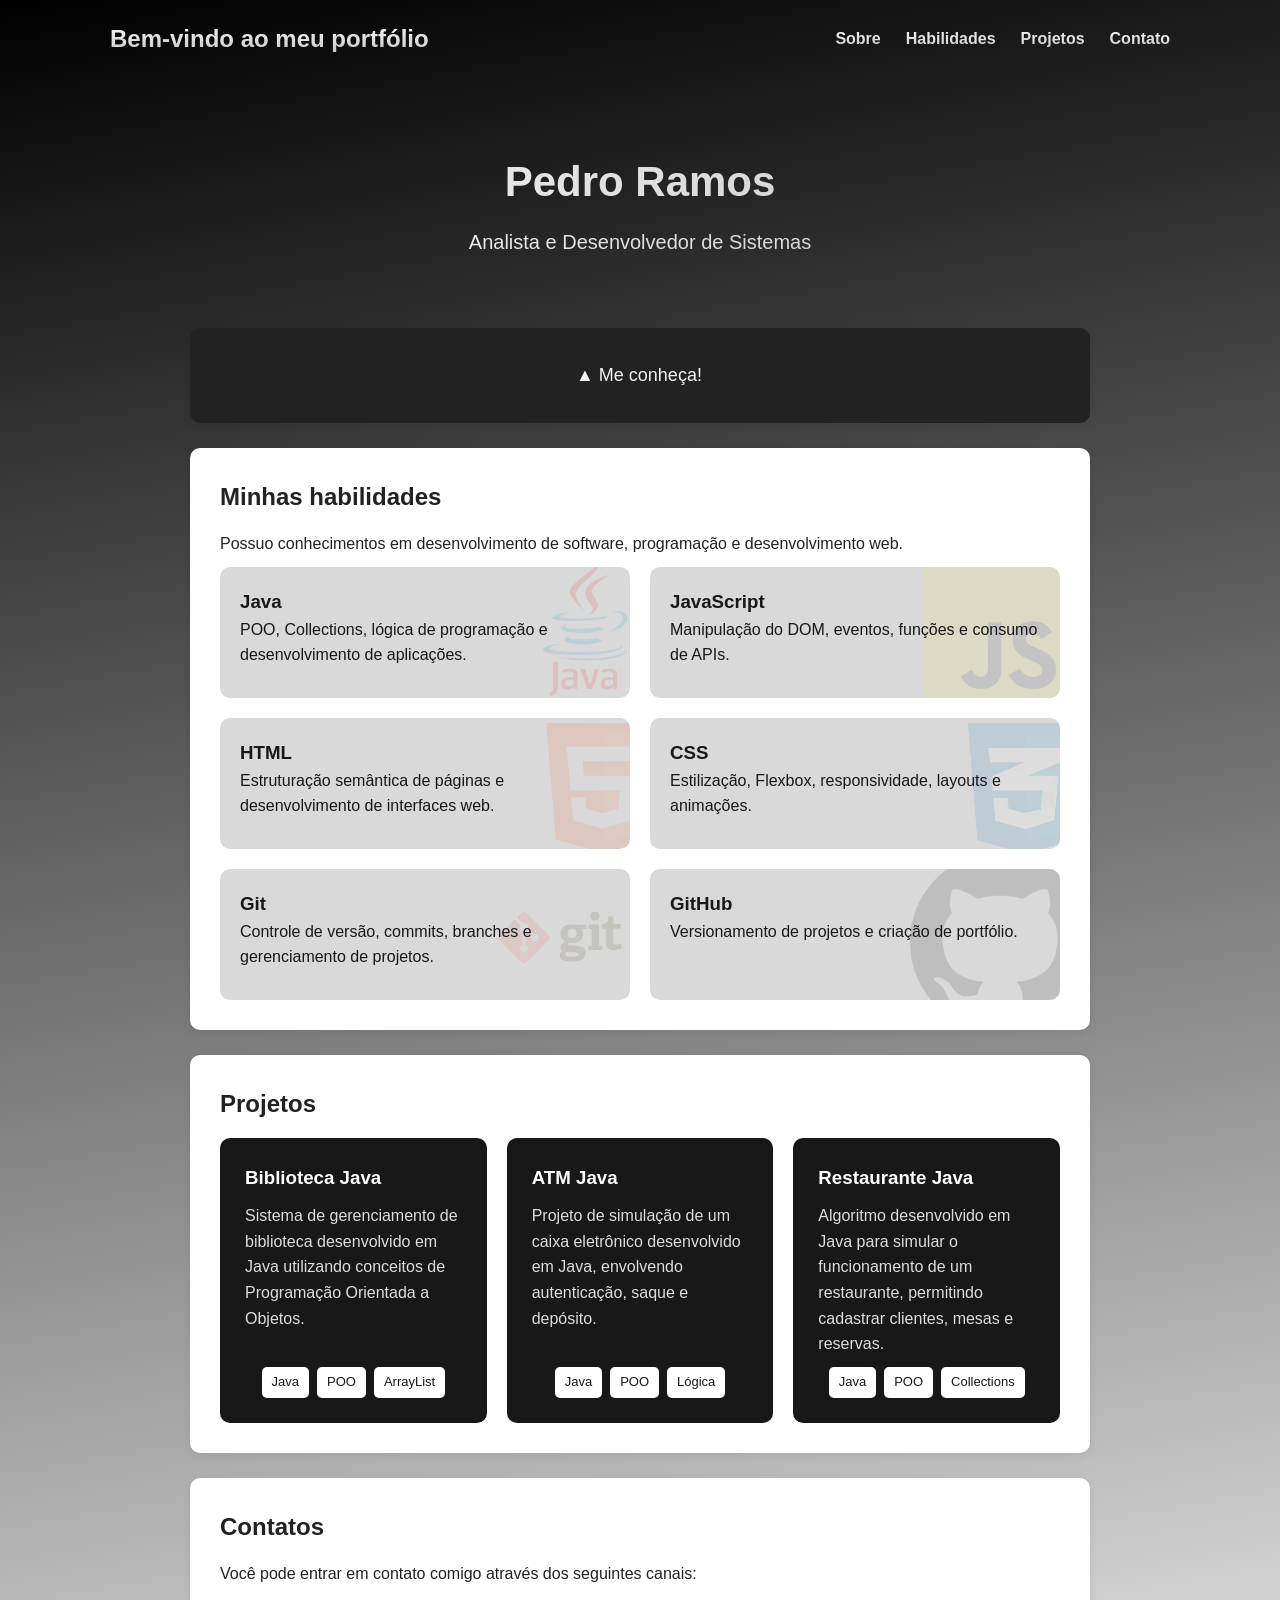
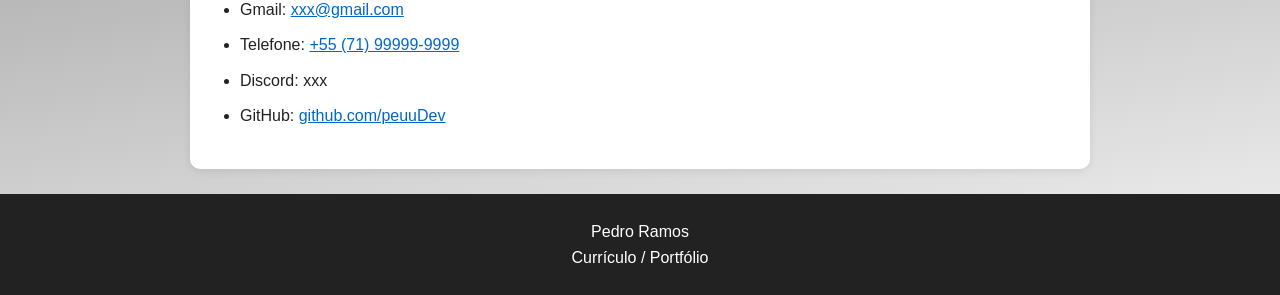
==== commit cd1f4e0f: "meuCurriculo v6 - gradiente de cor implemenatdo no background color do body, estilzação do botao Me " ====
--- a/index.html
+++ b/index.html
@@ -29,7 +29,7 @@
 
 
         <div class="apresentacao">
-            <h1>Pedro Ramos</h1>
+            <h1><b>Pedro Ramos</b></h1>
 
             <p>
                 Analista e Desenvolvedor de Sistemas
@@ -46,7 +46,7 @@
 
             <div id="cardSobre">
                 <div class="fotoSobre">
-                    <img src="img/peu.jpeg" alt="Foto de Pedro Ramos">
+                    <img src="img/peu.jpg" alt="Foto de Pedro Ramos">
                 </div>
 
                 <div class="infoSobre">
--- a/style.css
+++ b/style.css
@@ -14,7 +14,7 @@
 
 body {
     font-family: Arial, sans-serif;
-    background-color: #f4f4f4;
+    background: linear-gradient(170deg, #000000, #f4f4f4);
     color: #222;
     line-height: 1.6;
 }
@@ -25,11 +25,16 @@
 ========================= */
 
 header {
-    background-color: #222;
-    color: white;
-}
-
-
+    /* background-color: #222; */
+    color: rgb(255, 255, 255), ;
+}
+
+header h2{
+    background: linear-gradient(180deg, white, rgb(191, 191, 191));
+    -webkit-background-clip: text;
+    background-clip: text;
+    color: transparent;
+}
 /* =========================
    MENU
 ========================= */
@@ -60,7 +65,10 @@
 }
 
 .menu a {
-    color: white;
+    background: linear-gradient(180deg, white, rgb(191, 191, 191));
+    -webkit-background-clip: text;
+    background-clip: text;
+    color: transparent;
     text-decoration: none;
     font-weight: bold;
 }
@@ -79,6 +87,14 @@
     padding: 70px 20px;
 }
 
+.apresentacao h1,
+.apresentacao p {
+    background: linear-gradient(90deg, white, rgb(191, 191, 191));
+    -webkit-background-clip: text;
+    background-clip: text;
+    color: transparent;
+}
+
 .apresentacao h1 {
     font-size: 42px;
     margin-bottom: 10px;
@@ -86,13 +102,17 @@
 
 .apresentacao p {
     font-size: 20px;
-    color: #ccc;
 }
 /* =========================
 SOBRE
 ========================= */
 
 #sobre {
+    width: 900px;
+    max-width: 100%;
+    
+    margin-left: auto;
+    margin-right: auto;
 
     display: flex;
     flex-direction: column;
@@ -101,14 +121,20 @@
     background-color: #222;
 
     overflow: visible;
+
+    transition: width 0.5s ease;
+}
+
+#sobre.aberto {
+    width: 1200px;
 }
 
 #cardSobre {
     width: 900px;
-
+    
     max-height: 0;
+
     opacity: 0;
-
     overflow: hidden;
 
     display: flex;
@@ -126,12 +152,14 @@
 }
 
 #cardSobre.aberto {
-    width: 1200px;
+    width: 1100px;
 
     max-height: 500px;
     opacity: 1;
 
     padding: 30px;
+    margin-top: 15px;
+    margin-bottom: 15px;
 }
 
 .fotoSobre {
@@ -148,10 +176,12 @@
     height: 340px;
 
     object-fit: cover;
+    object-position: 30% center;
 
     border-radius: 10px;
     transition: transform 0.3s ease;
-    transform: scale(1.5);
+    transform: scale(1);
+    
 }
 
 .infoSobre {
@@ -216,11 +246,10 @@
    CONTEÚDO PRINCIPAL
 ========================= */
 
-main {
-    max-width: 1200px;
+/* main {
     margin: 40px auto;
     padding: 0 20px;
-}
+} */
 
 
 /* =========================
@@ -229,7 +258,7 @@
 
 section {
     background-color: white;
-
+    
     padding: 30px;
     margin-bottom: 25px;
 
@@ -554,6 +583,12 @@
 
 @media (max-width: 600px) {
 
+    #cardSobre,
+    #cardSobre.aberto {
+        width: 100%;
+        max-width: 100%;
+    }
+
     nav {
         flex-direction: column;
         gap: 20px;
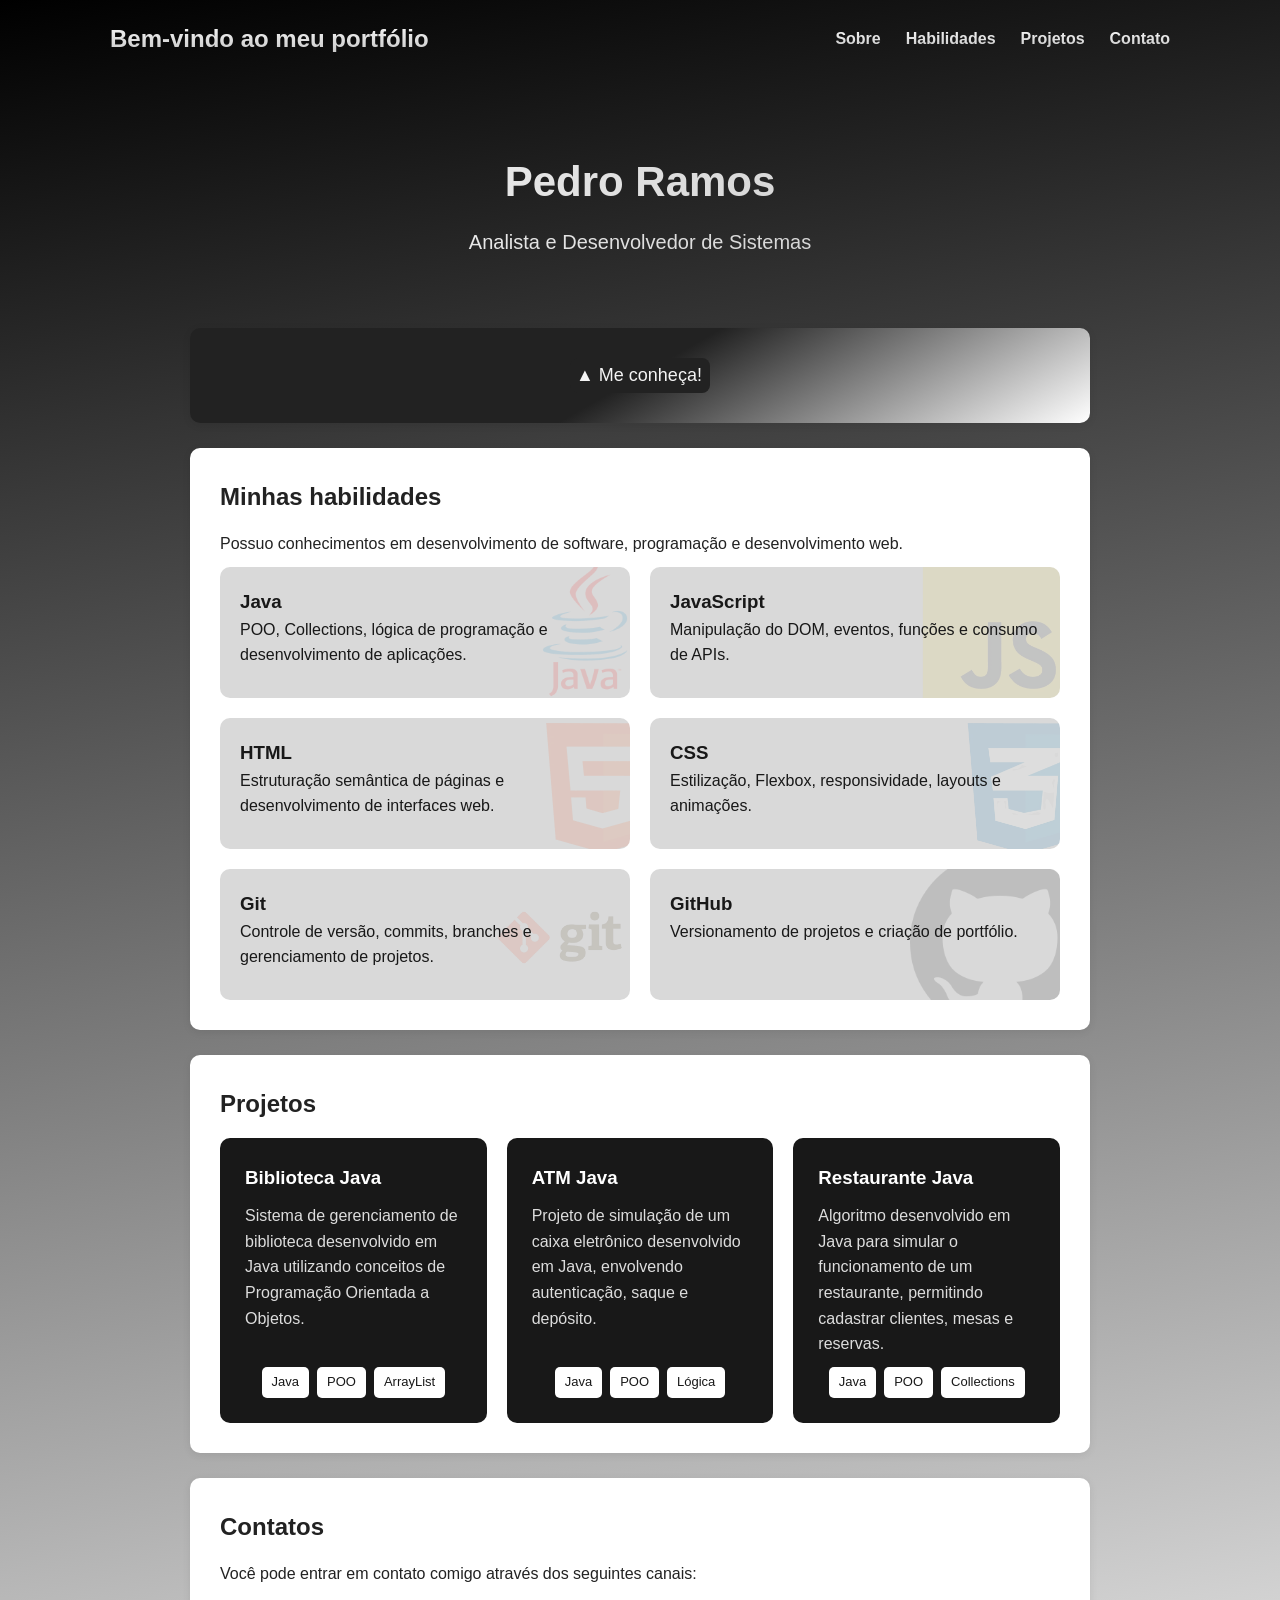
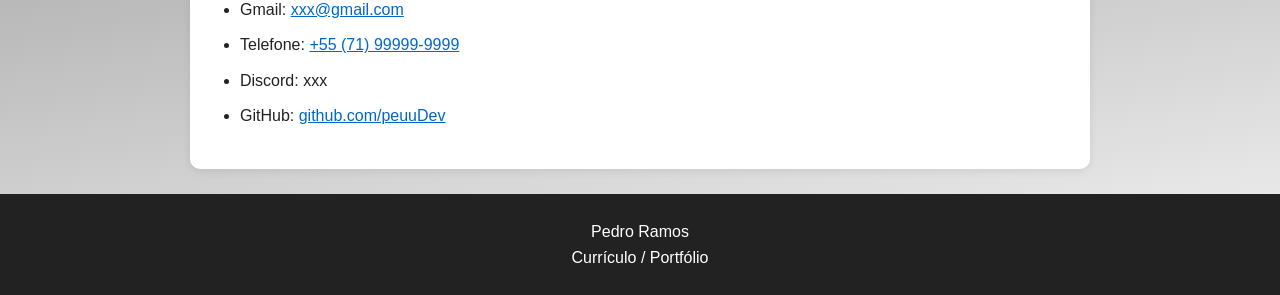
==== commit 8d8ad3dd: "meuCurriculo v7 - conteúdo e design do card 'Me Conheça' implementado" ====
--- a/index.html
+++ b/index.html
@@ -50,24 +50,30 @@
                 </div>
 
                 <div class="infoSobre">
-                    <h2>Quem sou eu?</h2>
-
-                    <p>
-                        Me chamo Pedro Ramos, tenho 22 anos e sou estudante de
-                        Análise e Desenvolvimento de Sistemas na UCSal.
-                    </p>
-
-                    <p>
-                        Atualmente estou cursando o 3º semestre e tenho como objetivo
-                        seguir minha formação na área de Engenharia de Software.
-                    </p>
-
-                    <p>
-                        Tenho conhecimentos em Java, JavaScript, HTML, CSS, Git e GitHub,
-                        além de estar constantemente desenvolvendo novos projetos para
-                        aprimorar minhas habilidades.
-                    </p>
-
+                    <h1>Quem sou eu?</h1>
+                    <div id="paragrafo1">
+                        <p>
+                            Me chamo Pedro Ramos, tenho 22 anos e sou estudante de
+                            Análise e Desenvolvimento de Sistemas na UCSal.
+                        </p>
+                        <p>
+                            Atualmente estou cursando o 3º semestre e tenho como objetivo
+                            seguir minha formação na área de Engenharia de Software.
+                        </p>
+                        <p>
+                            Tenho conhecimentos em <b>Java</b>, <b>JavaScript</b>, <b>HTML</b>, <b>CSS</b>, <b>Git</b> e <b>GitHub</b>,
+                            além de estar constantemente desenvolvendo novos projetos para
+                            aprimorar minhas habilidades.
+                        </p>
+                    </div>
+                </div>
+                <div id="paragrafo2">
+                    <h1>Meus objetivos</h1>
+                    <p>
+                        Meu objetivo como profissional é garantir que todos os problemas que forem responsabilidade minha sejam solucionados. Para tanto, continuarei aprendendo mais e mais sobre minha área, afim de ser um desenvolvedor capaz de resolver, arquitetar, projetar e desenvolver um produto de Software excepcional para aqueles que estiverem contando com o meu trabalho.
+                    </p>
+
+                    <p></p>
                 </div>
             </div>
         </section>
--- a/style.css
+++ b/style.css
@@ -118,7 +118,9 @@
     flex-direction: column;
     align-items: center;
 
-    background-color: #222;
+    background: linear-gradient(150deg,
+    #222 50%,
+    white);
 
     overflow: visible;
 
@@ -126,7 +128,7 @@
 }
 
 #sobre.aberto {
-    width: 1200px;
+    width: 1400px;
 }
 
 #cardSobre {
@@ -137,24 +139,32 @@
     opacity: 0;
     overflow: hidden;
 
-    display: flex;
-    gap: 30px;
+    display: grid;
+    gap: 20px;
 
     background-color: #f4f4f4;
     color: #222;
 
     border-radius: 10px;
+    display: flex;
+    
 
     transition:
         width 0.5s ease,
         max-height 0.5s ease,
         opacity 0.3s ease;
+
+    
 }
 
 #cardSobre.aberto {
-    width: 1100px;
-
-    max-height: 500px;
+    display: grid;
+    grid-template-columns: 200px minmax(0, 1fr);
+    grid-template-rows: auto auto;
+    width: 1300px;
+    overflow: visible;
+
+    max-height: 3000px;
     opacity: 1;
 
     padding: 30px;
@@ -167,6 +177,13 @@
     width: 200px;
     height: 340px;
 
+    grid-column: 1;
+    grid-row: 1;
+
+    /* position: sticky; */
+    top: 20px;
+    align-self: flex-start;
+
     overflow: hidden;
     border-radius: 10px;
 }
@@ -185,7 +202,9 @@
 }
 
 .infoSobre {
-    flex: 1;
+    grid-column: 2;
+    grid-row: 1;
+    min-width: 0;
 }
 
 .infoSobre h2 {
@@ -194,6 +213,29 @@
 
 .infoSobre p {
     margin-bottom: 12px;
+}
+
+#paragrafo1{
+    display: flex;
+    font-size: 20px;
+    gap: 35px;
+    flex-wrap: wrap;
+    font-family: Arial, Helvetica, sans-serif;
+    padding-top: 40px;
+}
+
+#paragrafo2{
+    grid-column: 1 / -1;
+    grid-row: 2;
+    width: 100%;
+    font-family: Arial, Helvetica, sans-serif;
+    font-size: 20px;
+}
+
+#paragrafo2 h1{
+    display: flex;
+    justify-content: center;
+    padding-bottom: 10px;
 }
 
 #btnSobre{
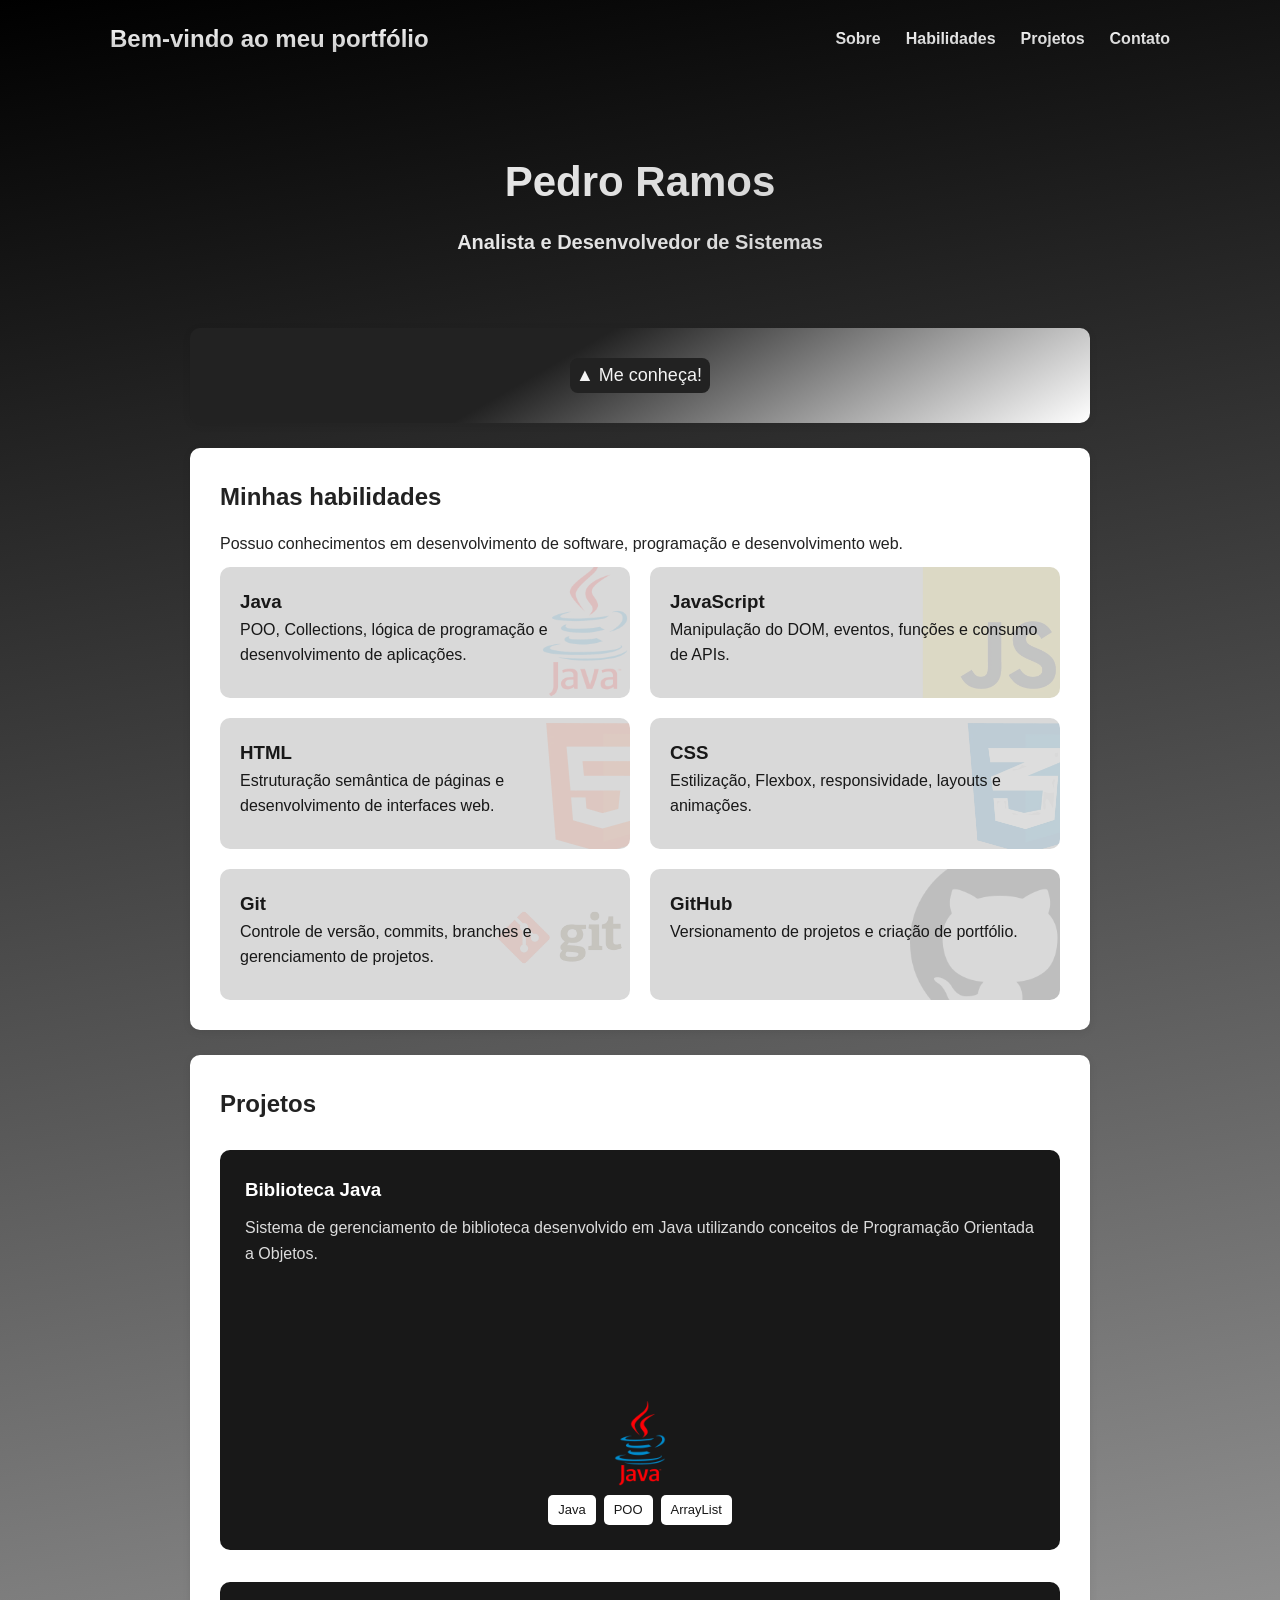
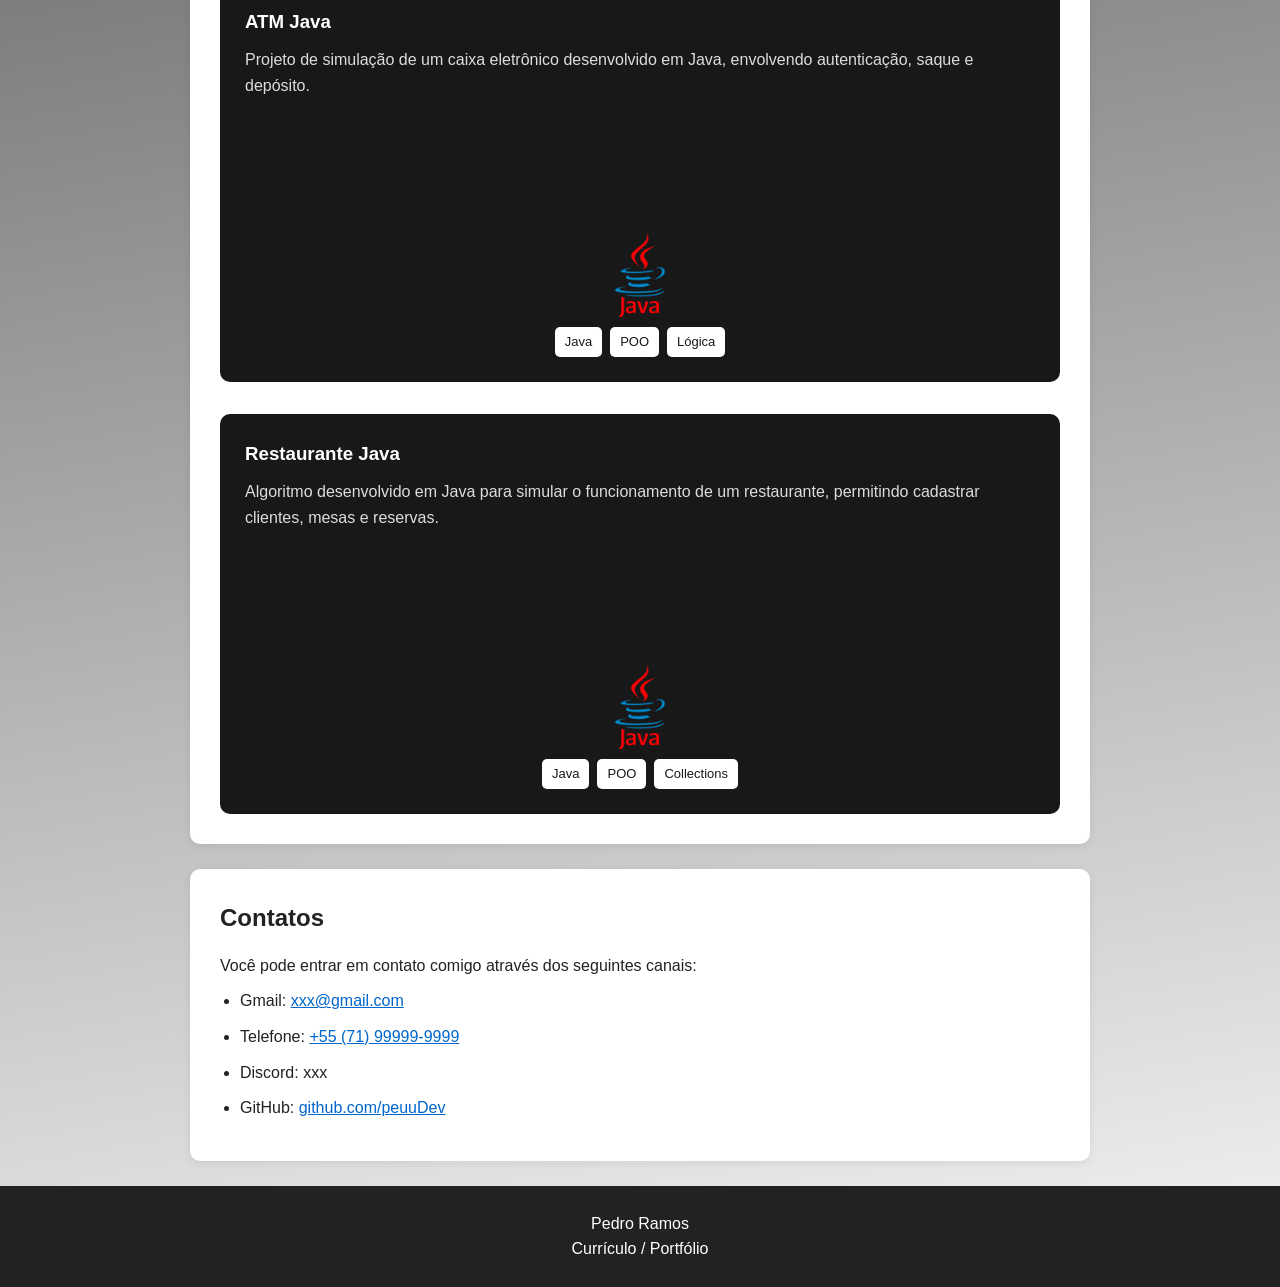
==== commit b87ccac5: "meu Curriculo v8 - mudança do design do card 'Me conheça' e design dos projetos verticalizados(ainda" ====
--- a/index.html
+++ b/index.html
@@ -10,9 +10,9 @@
 
     <title>Pedro Ramos | Portfólio</title>
 </head>
-<button id="btnTopo"></button>
 
 <body>
+    <button id="btnTopo"></button>
 
     <header>
 
@@ -29,7 +29,7 @@
 
 
         <div class="apresentacao">
-            <h1><b>Pedro Ramos</b></h1>
+            <h1>Pedro Ramos</h1>
 
             <p>
                 Analista e Desenvolvedor de Sistemas
@@ -45,36 +45,57 @@
             <button id="btnSobre">Me conheça!</button>
 
             <div id="cardSobre">
-                <div class="fotoSobre">
-                    <img src="img/peu.jpg" alt="Foto de Pedro Ramos">
-                </div>
-
-                <div class="infoSobre">
-                    <h1>Quem sou eu?</h1>
-                    <div id="paragrafo1">
-                        <p>
-                            Me chamo Pedro Ramos, tenho 22 anos e sou estudante de
-                            Análise e Desenvolvimento de Sistemas na UCSal.
-                        </p>
-                        <p>
-                            Atualmente estou cursando o 3º semestre e tenho como objetivo
-                            seguir minha formação na área de Engenharia de Software.
-                        </p>
-                        <p>
-                            Tenho conhecimentos em <b>Java</b>, <b>JavaScript</b>, <b>HTML</b>, <b>CSS</b>, <b>Git</b> e <b>GitHub</b>,
-                            além de estar constantemente desenvolvendo novos projetos para
-                            aprimorar minhas habilidades.
-                        </p>
-                    </div>
-                </div>
+
+                <div class="sobrePrincipal">
+
+                    <div class="fotoSobre">
+                        <img src="img/peu.jpg" alt="Foto de Pedro Ramos">
+                    </div>
+
+                    <div class="infoSobre">
+
+                        <h1>Quem sou eu?</h1>
+
+                        <div id="paragrafo1">
+
+                            <p>
+                                Me chamo Pedro Ramos, tenho 22 anos e sou estudante de
+                                Análise e Desenvolvimento de Sistemas na UCSal.
+                            </p>
+
+                            <p>
+                                Atualmente estou cursando o 3º semestre e tenho como objetivo
+                                seguir minha formação na área de Engenharia de Software.
+                            </p>
+
+                            <p>
+                                Tenho conhecimentos em <b>Java</b>, <b>JavaScript</b>,
+                                <b>HTML</b>, <b>CSS</b>, <b>Git</b> e <b>GitHub</b>,
+                                além de estar constantemente desenvolvendo novos projetos
+                                para aprimorar minhas habilidades.
+                            </p>
+
+                        </div>
+
+                    </div>
+
+                </div>
+
                 <div id="paragrafo2">
+
                     <h1>Meus objetivos</h1>
-                    <p>
-                        Meu objetivo como profissional é garantir que todos os problemas que forem responsabilidade minha sejam solucionados. Para tanto, continuarei aprendendo mais e mais sobre minha área, afim de ser um desenvolvedor capaz de resolver, arquitetar, projetar e desenvolver um produto de Software excepcional para aqueles que estiverem contando com o meu trabalho.
-                    </p>
-
-                    <p></p>
-                </div>
+
+                    <p>
+                        Meu objetivo como profissional é garantir que todos os problemas
+                        que forem responsabilidade minha sejam solucionados. Para tanto,
+                        continuarei aprendendo mais e mais sobre minha área, a fim de ser
+                        um desenvolvedor capaz de resolver, arquitetar, projetar e
+                        desenvolver um produto de Software excepcional para aqueles que
+                        estiverem contando com o meu trabalho.
+                    </p>
+
+                </div>
+
             </div>
         </section>
 
@@ -149,6 +170,8 @@
 
                 <a href="https://github.com/peuuDev/bibliotecaJava.git" target="_blank" class="projeto">
 
+                    
+
                     <h3>Biblioteca Java</h3>
 
                     <p>
--- a/style.css
+++ b/style.css
@@ -26,7 +26,7 @@
 
 header {
     /* background-color: #222; */
-    color: rgb(255, 255, 255), ;
+    color: rgb(255, 255, 255);
 }
 
 header h2{
@@ -93,6 +93,7 @@
     -webkit-background-clip: text;
     background-clip: text;
     color: transparent;
+    font-weight: bold;
 }
 
 .apresentacao h1 {
@@ -104,13 +105,13 @@
     font-size: 20px;
 }
 /* =========================
-SOBRE
+   SOBRE
 ========================= */
 
 #sobre {
     width: 900px;
     max-width: 100%;
-    
+
     margin-left: auto;
     margin-right: auto;
 
@@ -118,53 +119,46 @@
     flex-direction: column;
     align-items: center;
 
-    background: linear-gradient(150deg,
-    #222 50%,
-    white);
-
-    overflow: visible;
+    background: linear-gradient(150deg, #222 40%, white);
 
     transition: width 0.5s ease;
 }
 
 #sobre.aberto {
-    width: 1400px;
-}
+    width: 1100px;
+}
+
+
+/* =========================
+   CARD SOBRE
+========================= */
 
 #cardSobre {
-    width: 900px;
-    
+    width: 90%;
     max-height: 0;
 
     opacity: 0;
     overflow: hidden;
 
-    display: grid;
-    gap: 20px;
-
     background-color: #f4f4f4;
     color: #222;
 
-    border-radius: 10px;
-    display: flex;
-    
+    border-radius: 12px;
 
     transition:
-        width 0.5s ease,
         max-height 0.5s ease,
         opacity 0.3s ease;
 
-    
-}
+}
+
+
+/* =========================
+   CARD ABERTO
+========================= */
 
 #cardSobre.aberto {
-    display: grid;
-    grid-template-columns: 200px minmax(0, 1fr);
-    grid-template-rows: auto auto;
-    width: 1300px;
-    overflow: visible;
-
-    max-height: 3000px;
+    max-height: 1000px;
+
     opacity: 1;
 
     padding: 30px;
@@ -172,71 +166,94 @@
     margin-bottom: 15px;
 }
 
+
+/* =========================
+   PARTE PRINCIPAL
+========================= */
+
+.sobrePrincipal {
+    display: flex;
+
+    gap: 30px;
+
+    align-items: flex-start;
+}
+
+
+/* =========================
+   FOTO
+========================= */
+
 .fotoSobre {
-    flex: 0 0 200px;
+    flex: 0 0 210px;
+
     width: 200px;
     height: 340px;
 
-    grid-column: 1;
-    grid-row: 1;
-
-    /* position: sticky; */
-    top: 20px;
-    align-self: flex-start;
-
     overflow: hidden;
+
     border-radius: 10px;
 }
 
 .fotoSobre img {
-    width: 200px;
-    height: 340px;
+    width: 100%;
+    height: 100%;
 
     object-fit: cover;
     object-position: 30% center;
 
     border-radius: 10px;
+
     transition: transform 0.3s ease;
-    transform: scale(1);
-    
-}
+}
+
+
+/* =========================
+   INFORMAÇÕES
+========================= */
 
 .infoSobre {
-    grid-column: 2;
-    grid-row: 1;
+    flex: 1;
     min-width: 0;
 }
 
-.infoSobre h2 {
+.infoSobre h1 {
+    margin-bottom: 20px;
+}
+
+
+/* =========================
+   TEXTOS
+========================= */
+
+#paragrafo1 {
+    font-size: 18px;
+}
+
+#paragrafo1 p {
     margin-bottom: 15px;
 }
 
-.infoSobre p {
-    margin-bottom: 12px;
-}
-
-#paragrafo1{
-    display: flex;
-    font-size: 20px;
-    gap: 35px;
-    flex-wrap: wrap;
-    font-family: Arial, Helvetica, sans-serif;
-    padding-top: 40px;
-}
-
-#paragrafo2{
-    grid-column: 1 / -1;
-    grid-row: 2;
-    width: 100%;
-    font-family: Arial, Helvetica, sans-serif;
-    font-size: 20px;
-}
-
-#paragrafo2 h1{
-    display: flex;
-    justify-content: center;
-    padding-bottom: 10px;
-}
+
+/* =========================
+   OBJETIVOS
+========================= */
+
+#paragrafo2 {
+    margin-top: 30px;
+    padding-top: 25px;
+
+    border-top: 1px solid #ccc;
+
+    font-size: 18px;
+}
+
+#paragrafo2 h1 {
+    margin-bottom: 15px;
+}
+
+
+
 
 #btnSobre{
     justify-content: center;
@@ -283,17 +300,6 @@
     
 }
 
-
-/* =========================
-   CONTEÚDO PRINCIPAL
-========================= */
-
-/* main {
-    margin: 40px auto;
-    padding: 0 20px;
-} */
-
-
 /* =========================
    SEÇÕES
 ========================= */
@@ -325,7 +331,7 @@
 .projetos {
     display: flex;
     gap: 20px;
-    flex-wrap: wrap;
+    flex-direction: column;
 }
 
 
@@ -337,7 +343,14 @@
     flex: 1;
     min-width: 220px;
 
+    min-height: 400px;
+
     background-color: #181818;
+    background-image: url("img/java.png");
+    background-size: 100px;
+    background-repeat: no-repeat;
+    background-position: center 80%;
+    
     color: white;
 
     padding: 25px;
@@ -351,6 +364,8 @@
     display: flex;
 
     flex-direction: column;
+
+    margin-top: 12px;
 }
 
 
@@ -359,7 +374,7 @@
 ========================= */
 
 .projeto:hover {
-    transform: translateY(-8px);
+    transform: translateY(-8px) scale(1.05);
 
     box-shadow:
         0 10px 25px rgba(0, 0, 0, 0.25);
@@ -631,6 +646,19 @@
         max-width: 100%;
     }
 
+    #cardSobre.aberto{
+        grid-template-columns: repeat(auto-fit, minmax(250px, 1fr));
+    }
+
+    #sobre.aberto{
+        width: 300px;
+        max-width: 100%;
+    }
+
+    .habilidade{
+        min-width: auto;
+    }
+
     nav {
         flex-direction: column;
         gap: 20px;
